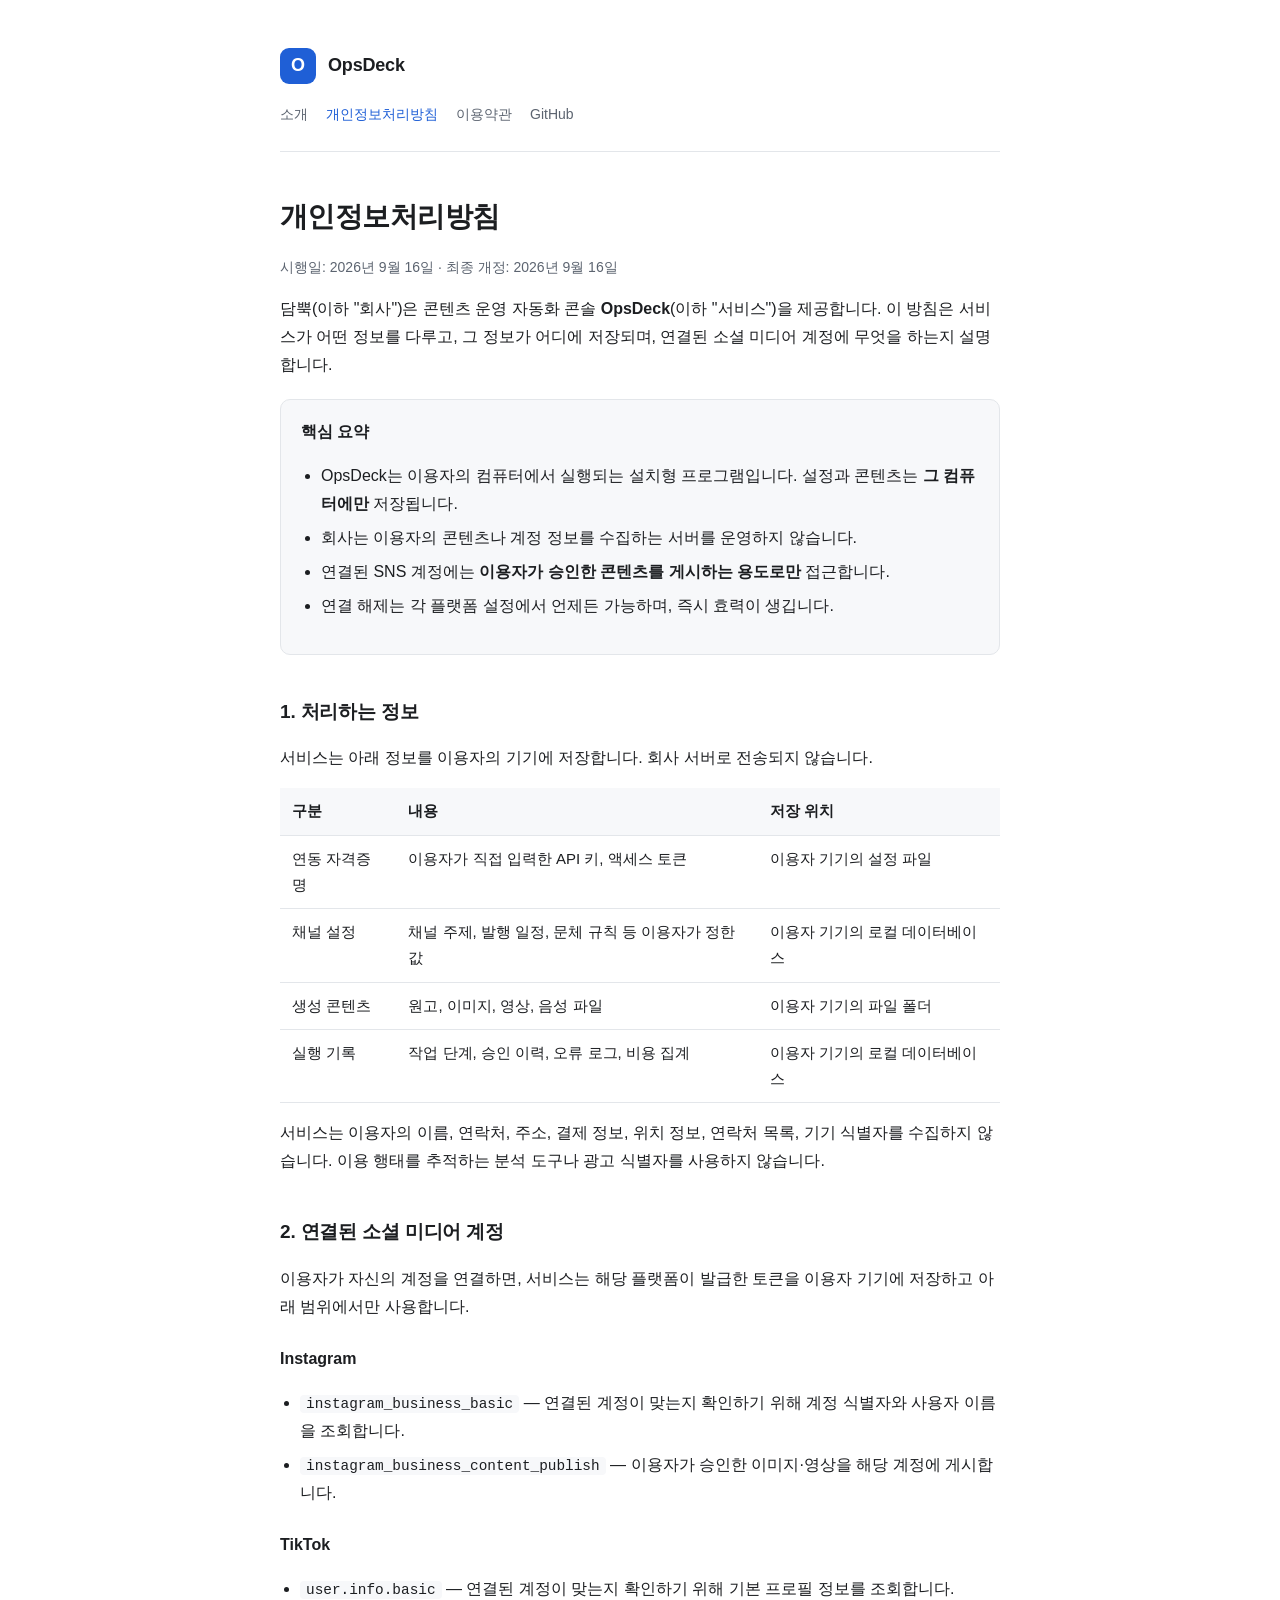
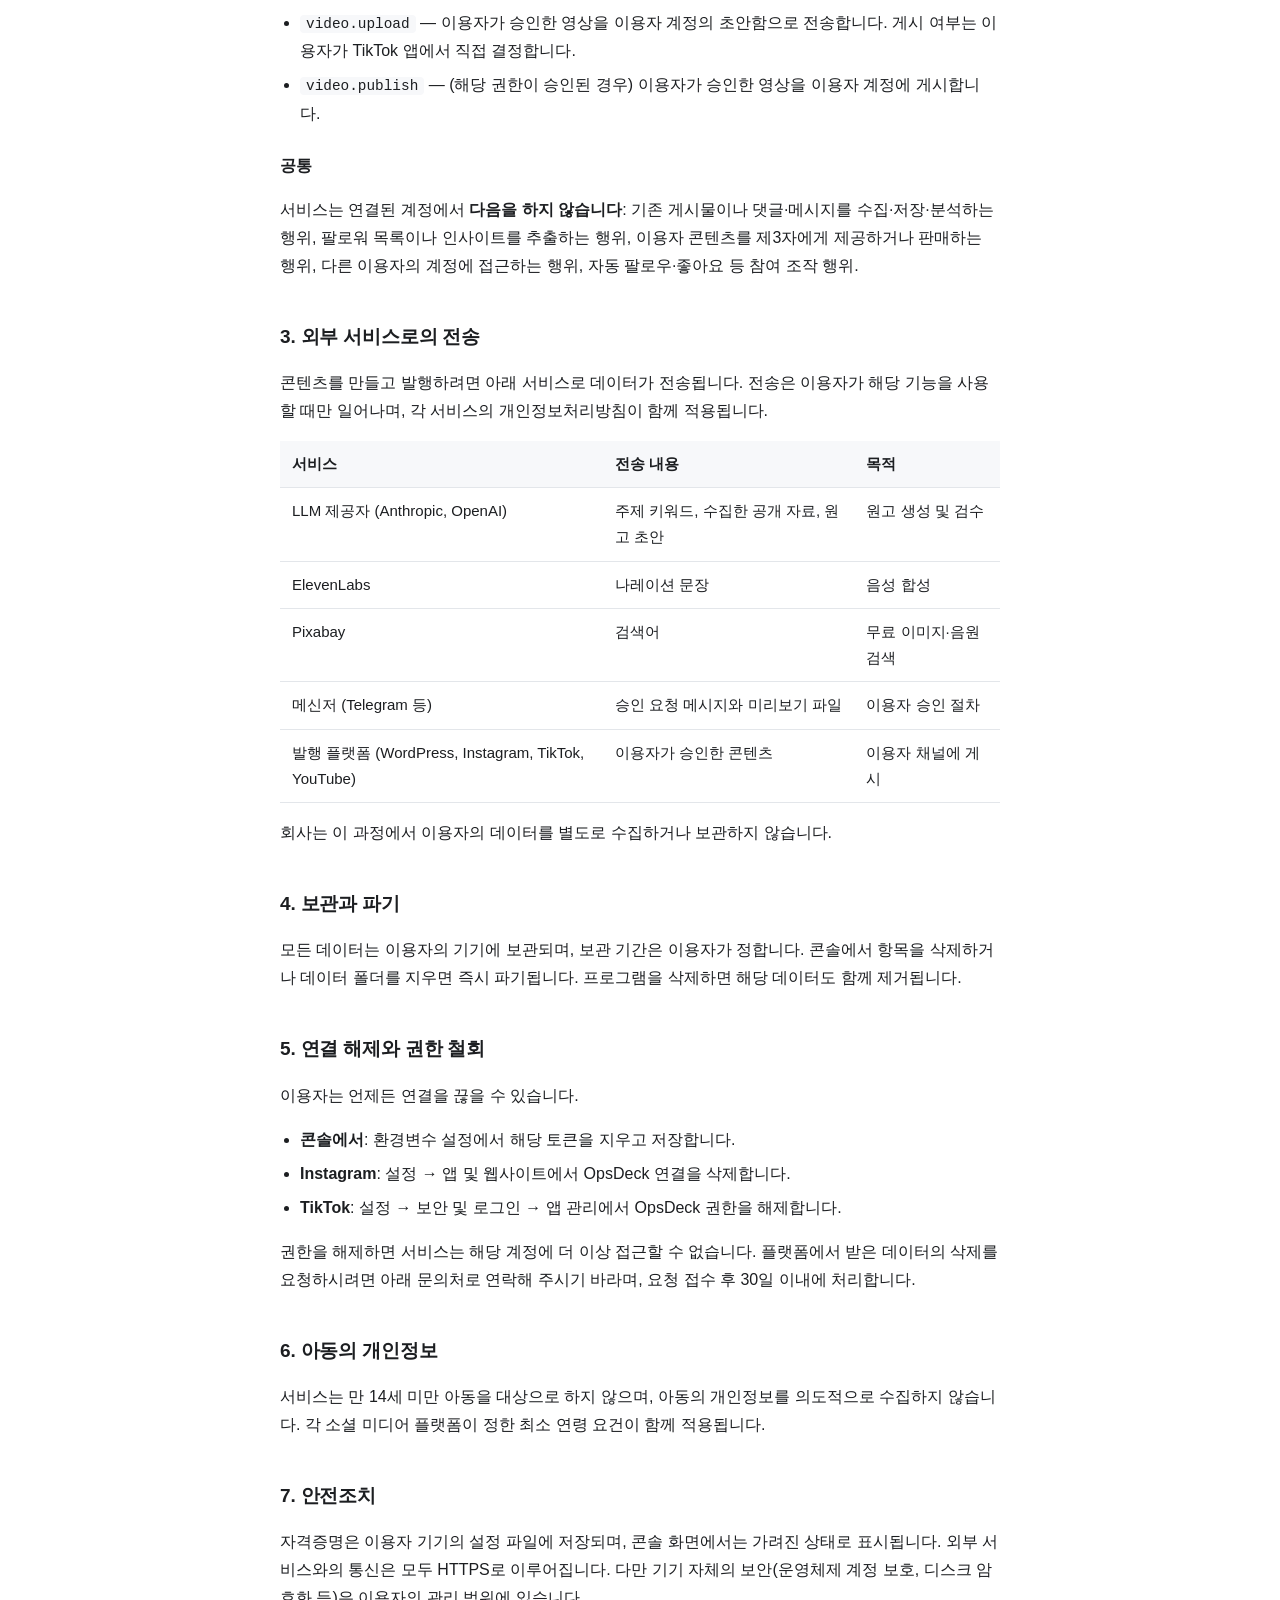
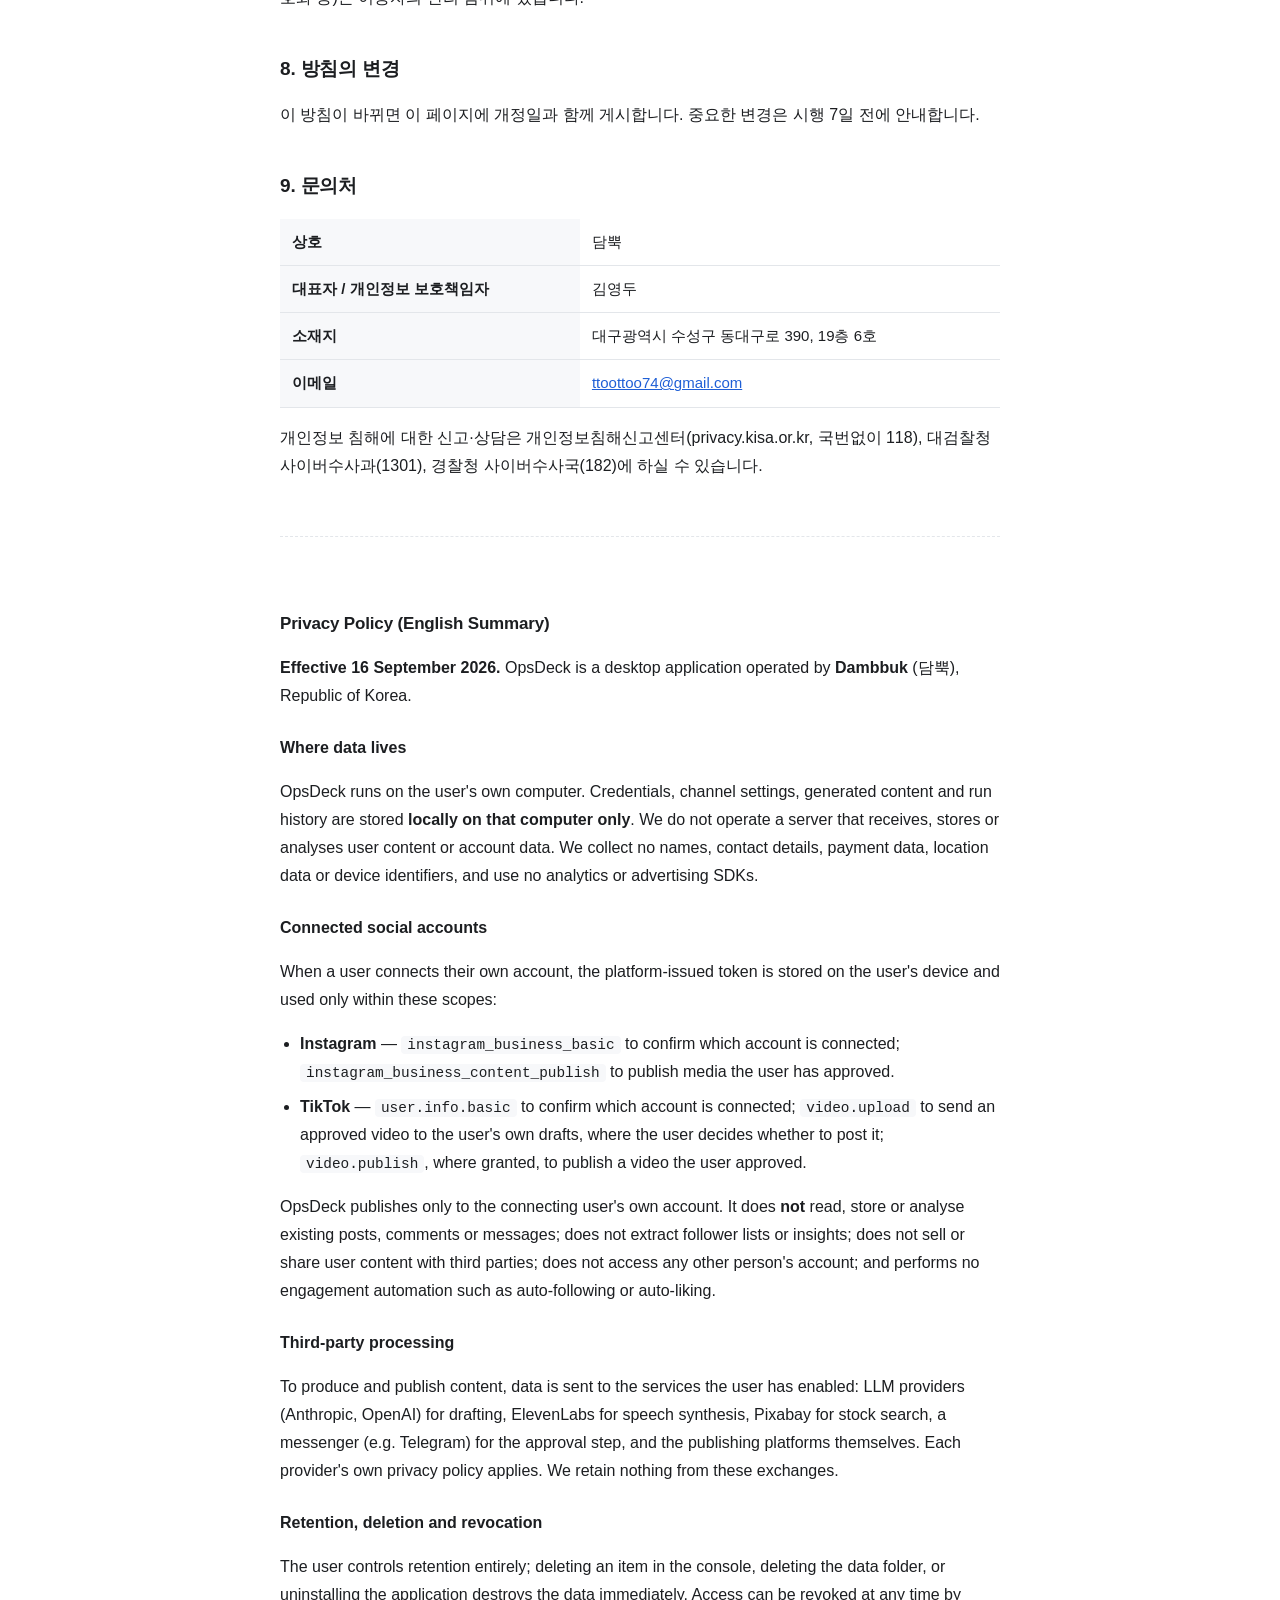
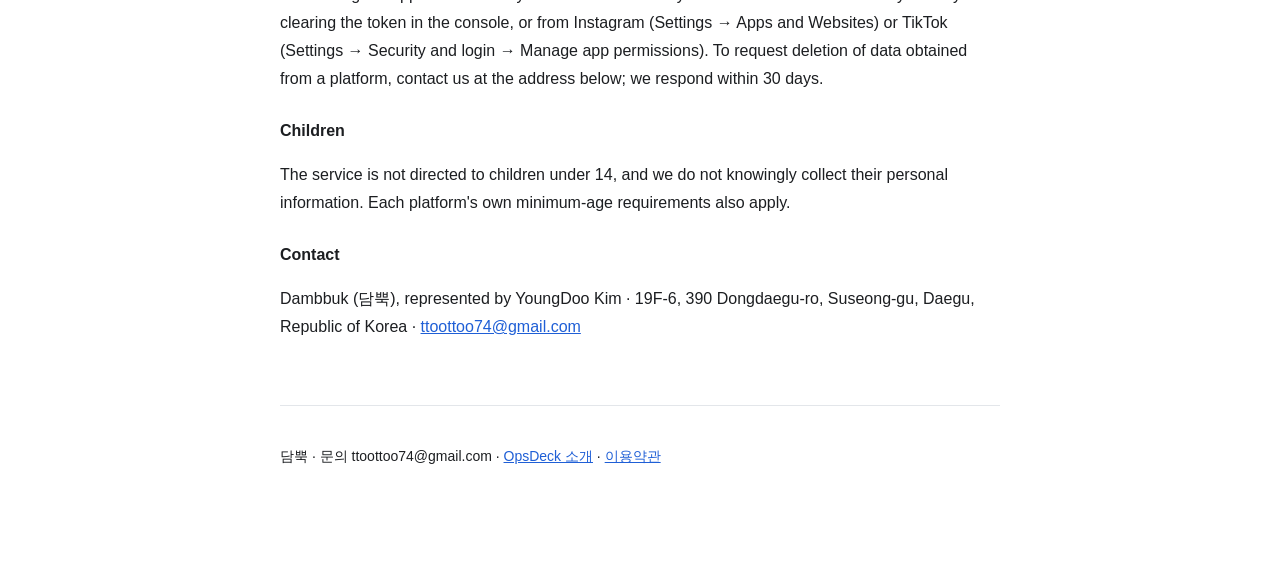
==== privacy.html @ 8c3ff003 "OpsDeck 공개 페이지: 소개, 개인정보처리방침, 이용약관" ====
<!doctype html>
<html lang="ko">
<head>
<meta charset="utf-8">
<meta name="viewport" content="width=device-width, initial-scale=1">
<title>개인정보처리방침 — OpsDeck</title>
<meta name="description" content="OpsDeck가 어떤 정보를 어디에 저장하고, 연결된 SNS 계정에 무엇을 하는지 설명합니다.">
<link rel="stylesheet" href="style.css">
</head>
<body>
<div class="wrap">
  <header>
    <a class="brand" href="./"><span class="mark">O</span><strong>OpsDeck</strong></a>
    <nav>
      <a href="./">소개</a>
      <a href="privacy.html" aria-current="page">개인정보처리방침</a>
      <a href="terms.html">이용약관</a>
      <a href="https://github.com/ttoottoo74-hub/opsdeck-console">GitHub</a>
    </nav>
  </header>

  <h1>개인정보처리방침</h1>
  <p class="meta">시행일: 2026년 9월 16일 · 최종 개정: 2026년 9월 16일</p>

  <p>담뿍(이하 "회사")은 콘텐츠 운영 자동화 콘솔 <strong>OpsDeck</strong>(이하 "서비스")을 제공합니다.
  이 방침은 서비스가 어떤 정보를 다루고, 그 정보가 어디에 저장되며, 연결된 소셜 미디어 계정에 무엇을 하는지 설명합니다.</p>

  <div class="box">
    <p><strong>핵심 요약</strong></p>
    <ul>
      <li>OpsDeck는 이용자의 컴퓨터에서 실행되는 설치형 프로그램입니다. 설정과 콘텐츠는 <strong>그 컴퓨터에만</strong> 저장됩니다.</li>
      <li>회사는 이용자의 콘텐츠나 계정 정보를 수집하는 서버를 운영하지 않습니다.</li>
      <li>연결된 SNS 계정에는 <strong>이용자가 승인한 콘텐츠를 게시하는 용도로만</strong> 접근합니다.</li>
      <li>연결 해제는 각 플랫폼 설정에서 언제든 가능하며, 즉시 효력이 생깁니다.</li>
    </ul>
  </div>

  <h2>1. 처리하는 정보</h2>
  <p>서비스는 아래 정보를 이용자의 기기에 저장합니다. 회사 서버로 전송되지 않습니다.</p>
  <table>
    <tr><th>구분</th><th>내용</th><th>저장 위치</th></tr>
    <tr><td>연동 자격증명</td><td>이용자가 직접 입력한 API 키, 액세스 토큰</td><td>이용자 기기의 설정 파일</td></tr>
    <tr><td>채널 설정</td><td>채널 주제, 발행 일정, 문체 규칙 등 이용자가 정한 값</td><td>이용자 기기의 로컬 데이터베이스</td></tr>
    <tr><td>생성 콘텐츠</td><td>원고, 이미지, 영상, 음성 파일</td><td>이용자 기기의 파일 폴더</td></tr>
    <tr><td>실행 기록</td><td>작업 단계, 승인 이력, 오류 로그, 비용 집계</td><td>이용자 기기의 로컬 데이터베이스</td></tr>
  </table>
  <p>서비스는 이용자의 이름, 연락처, 주소, 결제 정보, 위치 정보, 연락처 목록, 기기 식별자를 수집하지 않습니다.
  이용 행태를 추적하는 분석 도구나 광고 식별자를 사용하지 않습니다.</p>

  <h2>2. 연결된 소셜 미디어 계정</h2>
  <p>이용자가 자신의 계정을 연결하면, 서비스는 해당 플랫폼이 발급한 토큰을 이용자 기기에 저장하고 아래 범위에서만 사용합니다.</p>

  <h3>Instagram</h3>
  <ul>
    <li><code>instagram_business_basic</code> — 연결된 계정이 맞는지 확인하기 위해 계정 식별자와 사용자 이름을 조회합니다.</li>
    <li><code>instagram_business_content_publish</code> — 이용자가 승인한 이미지·영상을 해당 계정에 게시합니다.</li>
  </ul>

  <h3>TikTok</h3>
  <ul>
    <li><code>user.info.basic</code> — 연결된 계정이 맞는지 확인하기 위해 기본 프로필 정보를 조회합니다.</li>
    <li><code>video.upload</code> — 이용자가 승인한 영상을 이용자 계정의 초안함으로 전송합니다. 게시 여부는 이용자가 TikTok 앱에서 직접 결정합니다.</li>
    <li><code>video.publish</code> — (해당 권한이 승인된 경우) 이용자가 승인한 영상을 이용자 계정에 게시합니다.</li>
  </ul>

  <h3>공통</h3>
  <p>서비스는 연결된 계정에서 <strong>다음을 하지 않습니다</strong>: 기존 게시물이나 댓글·메시지를 수집·저장·분석하는 행위,
  팔로워 목록이나 인사이트를 추출하는 행위, 이용자 콘텐츠를 제3자에게 제공하거나 판매하는 행위,
  다른 이용자의 계정에 접근하는 행위, 자동 팔로우·좋아요 등 참여 조작 행위.</p>

  <h2>3. 외부 서비스로의 전송</h2>
  <p>콘텐츠를 만들고 발행하려면 아래 서비스로 데이터가 전송됩니다. 전송은 이용자가 해당 기능을 사용할 때만 일어나며,
  각 서비스의 개인정보처리방침이 함께 적용됩니다.</p>
  <table>
    <tr><th>서비스</th><th>전송 내용</th><th>목적</th></tr>
    <tr><td>LLM 제공자 (Anthropic, OpenAI)</td><td>주제 키워드, 수집한 공개 자료, 원고 초안</td><td>원고 생성 및 검수</td></tr>
    <tr><td>ElevenLabs</td><td>나레이션 문장</td><td>음성 합성</td></tr>
    <tr><td>Pixabay</td><td>검색어</td><td>무료 이미지·음원 검색</td></tr>
    <tr><td>메신저 (Telegram 등)</td><td>승인 요청 메시지와 미리보기 파일</td><td>이용자 승인 절차</td></tr>
    <tr><td>발행 플랫폼 (WordPress, Instagram, TikTok, YouTube)</td><td>이용자가 승인한 콘텐츠</td><td>이용자 채널에 게시</td></tr>
  </table>
  <p>회사는 이 과정에서 이용자의 데이터를 별도로 수집하거나 보관하지 않습니다.</p>

  <h2>4. 보관과 파기</h2>
  <p>모든 데이터는 이용자의 기기에 보관되며, 보관 기간은 이용자가 정합니다.
  콘솔에서 항목을 삭제하거나 데이터 폴더를 지우면 즉시 파기됩니다.
  프로그램을 삭제하면 해당 데이터도 함께 제거됩니다.</p>

  <h2>5. 연결 해제와 권한 철회</h2>
  <p>이용자는 언제든 연결을 끊을 수 있습니다.</p>
  <ul>
    <li><strong>콘솔에서</strong>: 환경변수 설정에서 해당 토큰을 지우고 저장합니다.</li>
    <li><strong>Instagram</strong>: 설정 → 앱 및 웹사이트에서 OpsDeck 연결을 삭제합니다.</li>
    <li><strong>TikTok</strong>: 설정 → 보안 및 로그인 → 앱 관리에서 OpsDeck 권한을 해제합니다.</li>
  </ul>
  <p>권한을 해제하면 서비스는 해당 계정에 더 이상 접근할 수 없습니다.
  플랫폼에서 받은 데이터의 삭제를 요청하시려면 아래 문의처로 연락해 주시기 바라며, 요청 접수 후 30일 이내에 처리합니다.</p>

  <h2>6. 아동의 개인정보</h2>
  <p>서비스는 만 14세 미만 아동을 대상으로 하지 않으며, 아동의 개인정보를 의도적으로 수집하지 않습니다.
  각 소셜 미디어 플랫폼이 정한 최소 연령 요건이 함께 적용됩니다.</p>

  <h2>7. 안전조치</h2>
  <p>자격증명은 이용자 기기의 설정 파일에 저장되며, 콘솔 화면에서는 가려진 상태로 표시됩니다.
  외부 서비스와의 통신은 모두 HTTPS로 이루어집니다.
  다만 기기 자체의 보안(운영체제 계정 보호, 디스크 암호화 등)은 이용자의 관리 범위에 있습니다.</p>

  <h2>8. 방침의 변경</h2>
  <p>이 방침이 바뀌면 이 페이지에 개정일과 함께 게시합니다. 중요한 변경은 시행 7일 전에 안내합니다.</p>

  <h2>9. 문의처</h2>
  <table>
    <tr><th>상호</th><td>담뿍</td></tr>
    <tr><th>대표자 / 개인정보 보호책임자</th><td>김영두</td></tr>
    <tr><th>소재지</th><td>대구광역시 수성구 동대구로 390, 19층 6호</td></tr>
    <tr><th>이메일</th><td><a href="mailto:ttoottoo74@gmail.com">ttoottoo74@gmail.com</a></td></tr>
  </table>
  <p>개인정보 침해에 대한 신고·상담은 개인정보침해신고센터(privacy.kisa.or.kr, 국번없이 118),
  대검찰청 사이버수사과(1301), 경찰청 사이버수사국(182)에 하실 수 있습니다.</p>

  <div class="en">
    <h2>Privacy Policy (English Summary)</h2>
    <p><strong>Effective 16 September 2026.</strong> OpsDeck is a desktop application operated by
    <strong>Dambbuk</strong> (담뿍), Republic of Korea.</p>

    <h3>Where data lives</h3>
    <p>OpsDeck runs on the user's own computer. Credentials, channel settings, generated content and run
    history are stored <strong>locally on that computer only</strong>. We do not operate a server that
    receives, stores or analyses user content or account data. We collect no names, contact details,
    payment data, location data or device identifiers, and use no analytics or advertising SDKs.</p>

    <h3>Connected social accounts</h3>
    <p>When a user connects their own account, the platform-issued token is stored on the user's device and
    used only within these scopes:</p>
    <ul>
      <li><strong>Instagram</strong> — <code>instagram_business_basic</code> to confirm which account is
      connected; <code>instagram_business_content_publish</code> to publish media the user has approved.</li>
      <li><strong>TikTok</strong> — <code>user.info.basic</code> to confirm which account is connected;
      <code>video.upload</code> to send an approved video to the user's own drafts, where the user decides
      whether to post it; <code>video.publish</code>, where granted, to publish a video the user approved.</li>
    </ul>
    <p>OpsDeck publishes only to the connecting user's own account. It does <strong>not</strong> read, store or
    analyse existing posts, comments or messages; does not extract follower lists or insights; does not sell or
    share user content with third parties; does not access any other person's account; and performs no
    engagement automation such as auto-following or auto-liking.</p>

    <h3>Third-party processing</h3>
    <p>To produce and publish content, data is sent to the services the user has enabled: LLM providers
    (Anthropic, OpenAI) for drafting, ElevenLabs for speech synthesis, Pixabay for stock search, a messenger
    (e.g. Telegram) for the approval step, and the publishing platforms themselves. Each provider's own
    privacy policy applies. We retain nothing from these exchanges.</p>

    <h3>Retention, deletion and revocation</h3>
    <p>The user controls retention entirely; deleting an item in the console, deleting the data folder, or
    uninstalling the application destroys the data immediately. Access can be revoked at any time by clearing
    the token in the console, or from Instagram (Settings → Apps and Websites) or TikTok (Settings → Security
    and login → Manage app permissions). To request deletion of data obtained from a platform, contact us at
    the address below; we respond within 30 days.</p>

    <h3>Children</h3>
    <p>The service is not directed to children under 14, and we do not knowingly collect their personal
    information. Each platform's own minimum-age requirements also apply.</p>

    <h3>Contact</h3>
    <p>Dambbuk (담뿍), represented by YoungDoo Kim · 19F-6, 390 Dongdaegu-ro, Suseong-gu, Daegu,
    Republic of Korea · <a href="mailto:ttoottoo74@gmail.com">ttoottoo74@gmail.com</a></p>
  </div>

  <footer>
    <p>담뿍 · 문의 ttoottoo74@gmail.com · <a href="./">OpsDeck 소개</a> · <a href="terms.html">이용약관</a></p>
  </footer>
</div>
</body>
</html>
---- style.css ----
:root {
  --bg: #ffffff; --fg: #1c1e21; --muted: #5c6470; --line: #e3e6ea;
  --accent: #1f5fd6; --card: #f7f8fa;
}
@media (prefers-color-scheme: dark) {
  :root:not([data-theme="light"]) {
    --bg: #14161a; --fg: #e8eaed; --muted: #a0a6b0; --line: #2a2e35;
    --accent: #7aa7f0; --card: #1c1f25;
  }
}
* { box-sizing: border-box; }
body {
  margin: 0; background: var(--bg); color: var(--fg);
  font-family: "Pretendard", -apple-system, BlinkMacSystemFont, "Segoe UI", "Malgun Gothic", sans-serif;
  line-height: 1.75; font-size: 16px;
}
.wrap { max-width: 760px; margin: 0 auto; padding: 48px 20px 96px; }
header { border-bottom: 1px solid var(--line); padding-bottom: 24px; margin-bottom: 40px; }
.brand { display: flex; align-items: center; gap: 12px; text-decoration: none; color: inherit; }
.mark {
  width: 36px; height: 36px; border-radius: 9px; background: var(--accent);
  color: #fff; display: grid; place-items: center; font-weight: 700; font-size: 18px;
}
.brand strong { font-size: 18px; letter-spacing: -0.01em; }
nav { margin-top: 18px; display: flex; gap: 18px; flex-wrap: wrap; font-size: 14px; }
nav a { color: var(--muted); text-decoration: none; }
nav a:hover, nav a[aria-current] { color: var(--accent); }
h1 { font-size: 28px; letter-spacing: -0.02em; margin: 0 0 8px; }
h2 { font-size: 19px; margin: 40px 0 12px; letter-spacing: -0.01em; }
h3 { font-size: 16px; margin: 24px 0 8px; }
p, li { color: var(--fg); }
.lead { color: var(--muted); margin: 0 0 8px; }
.meta { color: var(--muted); font-size: 14px; }
ul { padding-left: 20px; }
li { margin: 6px 0; }
table { width: 100%; border-collapse: collapse; margin: 16px 0; font-size: 15px; }
th, td { text-align: left; padding: 10px 12px; border-bottom: 1px solid var(--line); vertical-align: top; }
th { background: var(--card); font-weight: 600; white-space: nowrap; }
.box { background: var(--card); border: 1px solid var(--line); border-radius: 10px; padding: 18px 20px; margin: 20px 0; }
.box p:first-child { margin-top: 0; } .box p:last-child { margin-bottom: 0; }
footer { margin-top: 64px; padding-top: 24px; border-top: 1px solid var(--line); color: var(--muted); font-size: 14px; }
a { color: var(--accent); }
.en { border-top: 1px dashed var(--line); margin-top: 56px; padding-top: 32px; }
.en h2 { font-size: 17px; }
code { background: var(--card); padding: 1px 6px; border-radius: 4px; font-size: 90%; }
@media (max-width: 480px) { .wrap { padding: 32px 16px 64px; } h1 { font-size: 24px; } table { font-size: 14px; } th, td { padding: 8px; } }
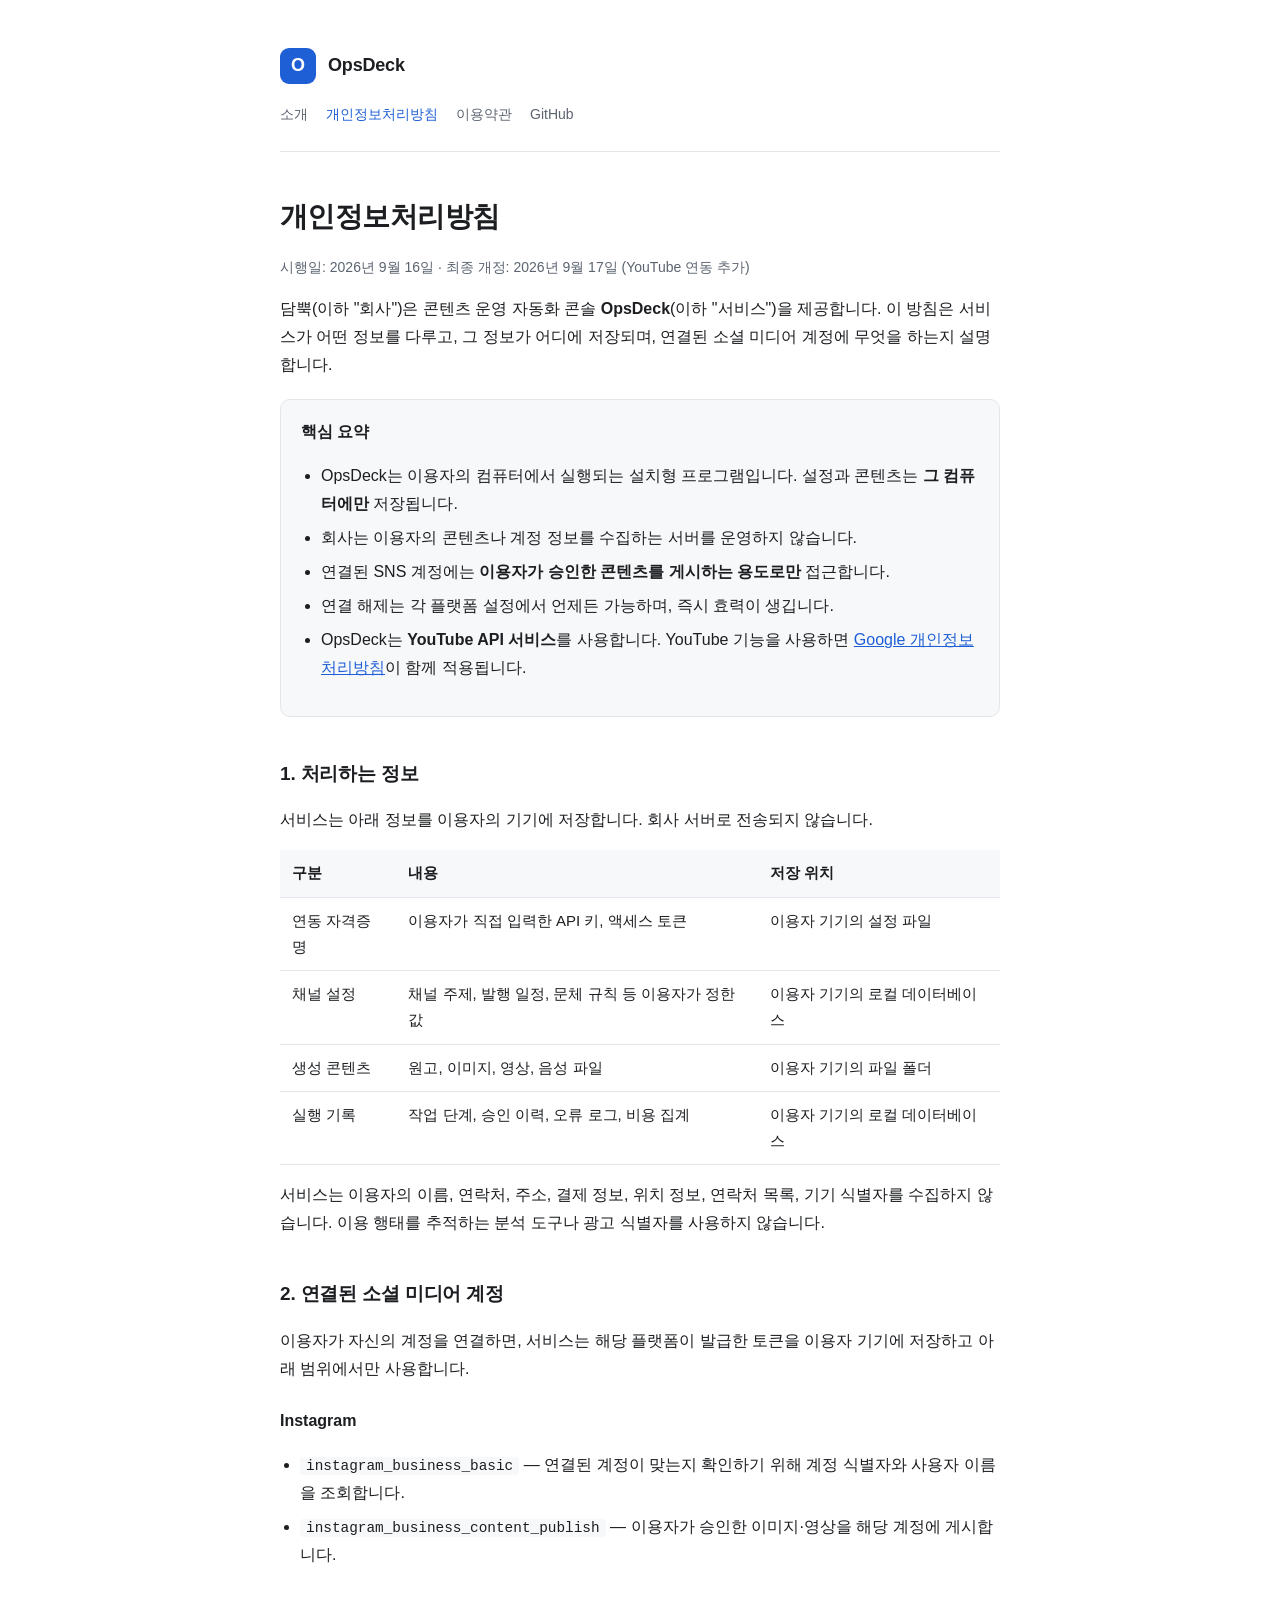
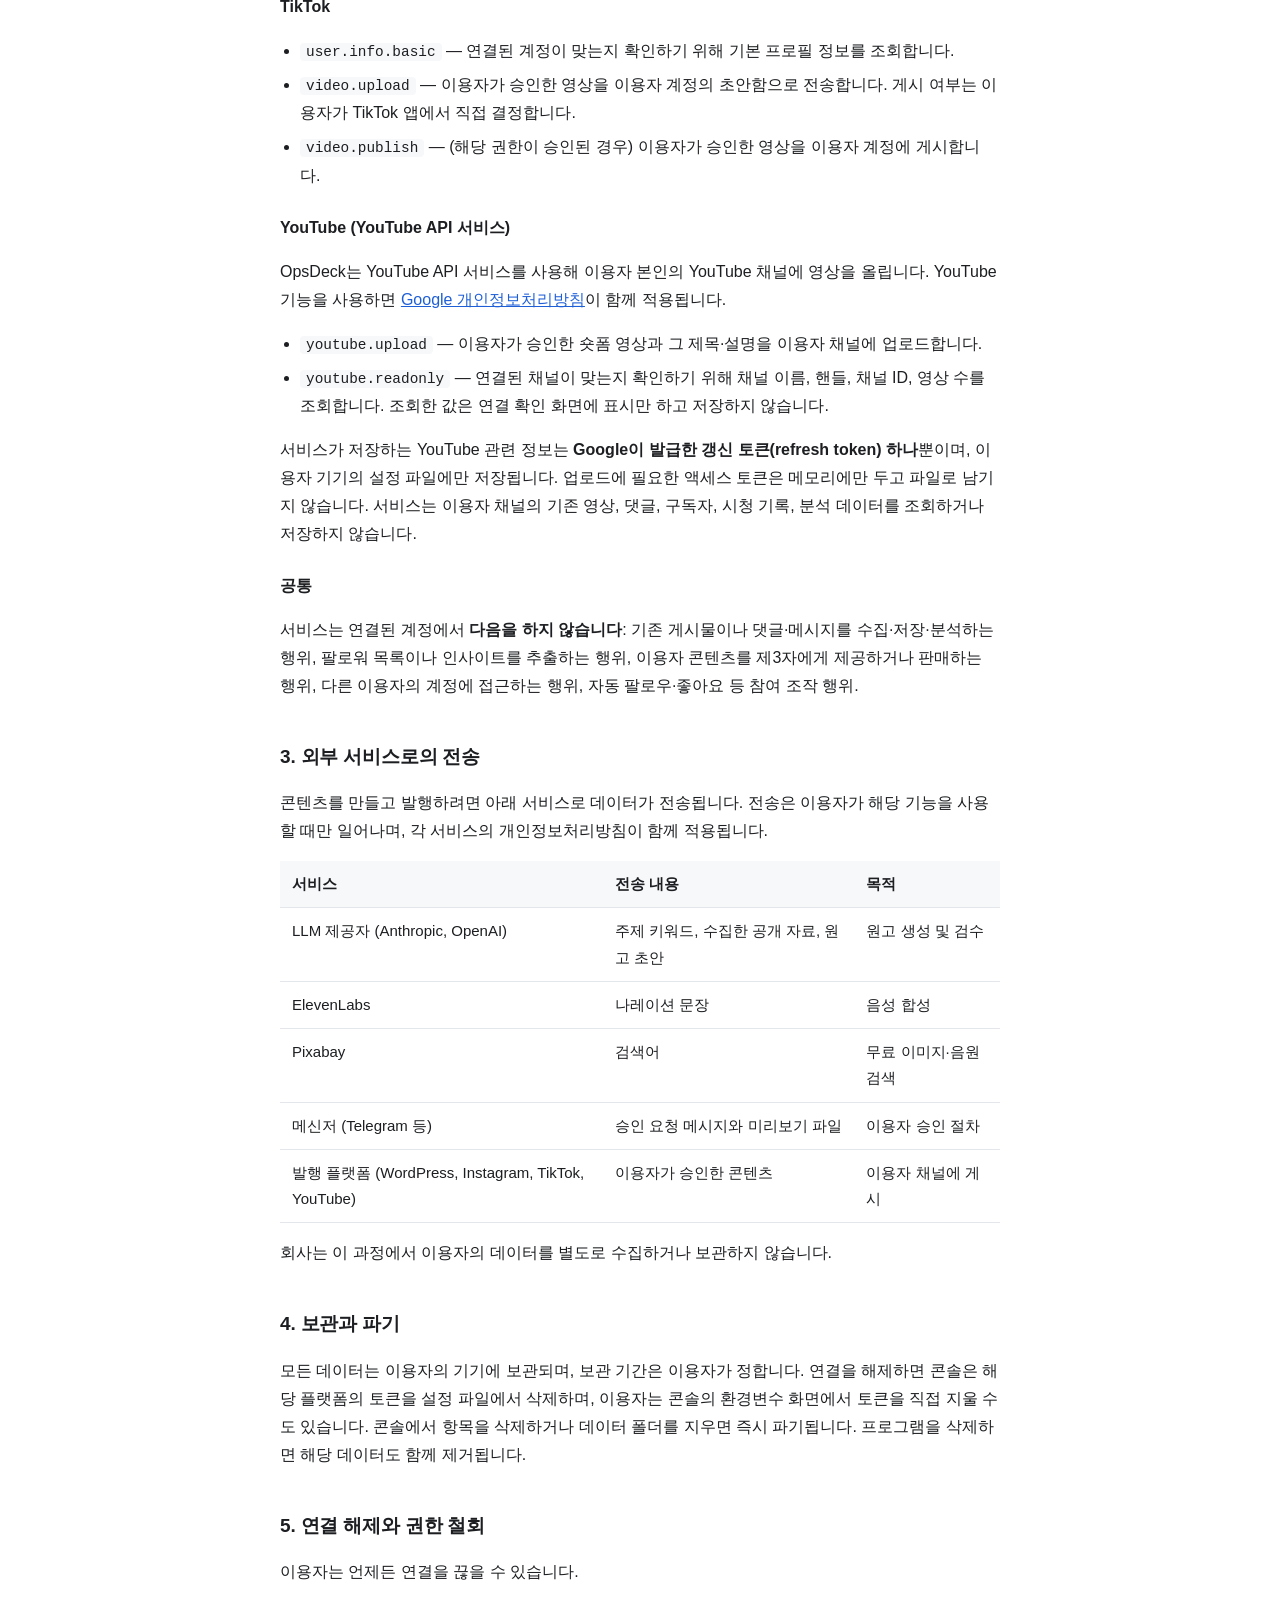
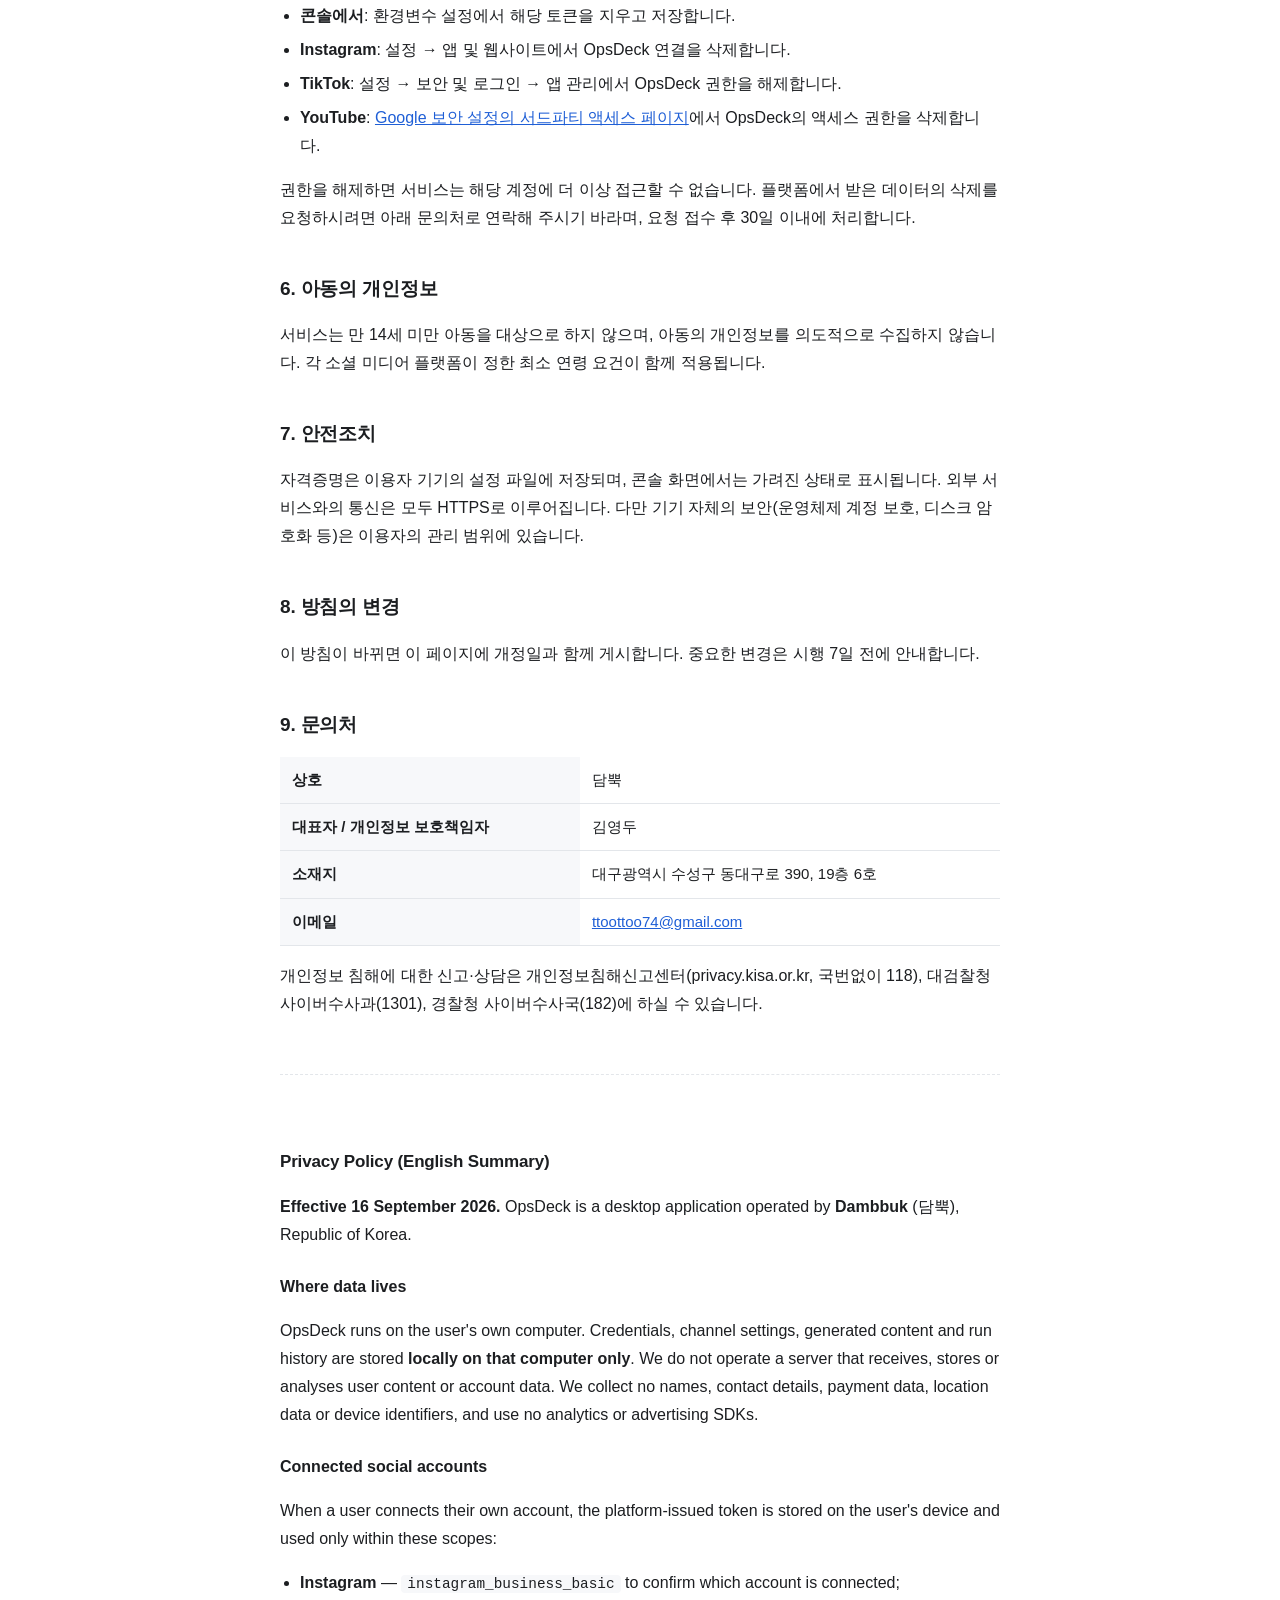
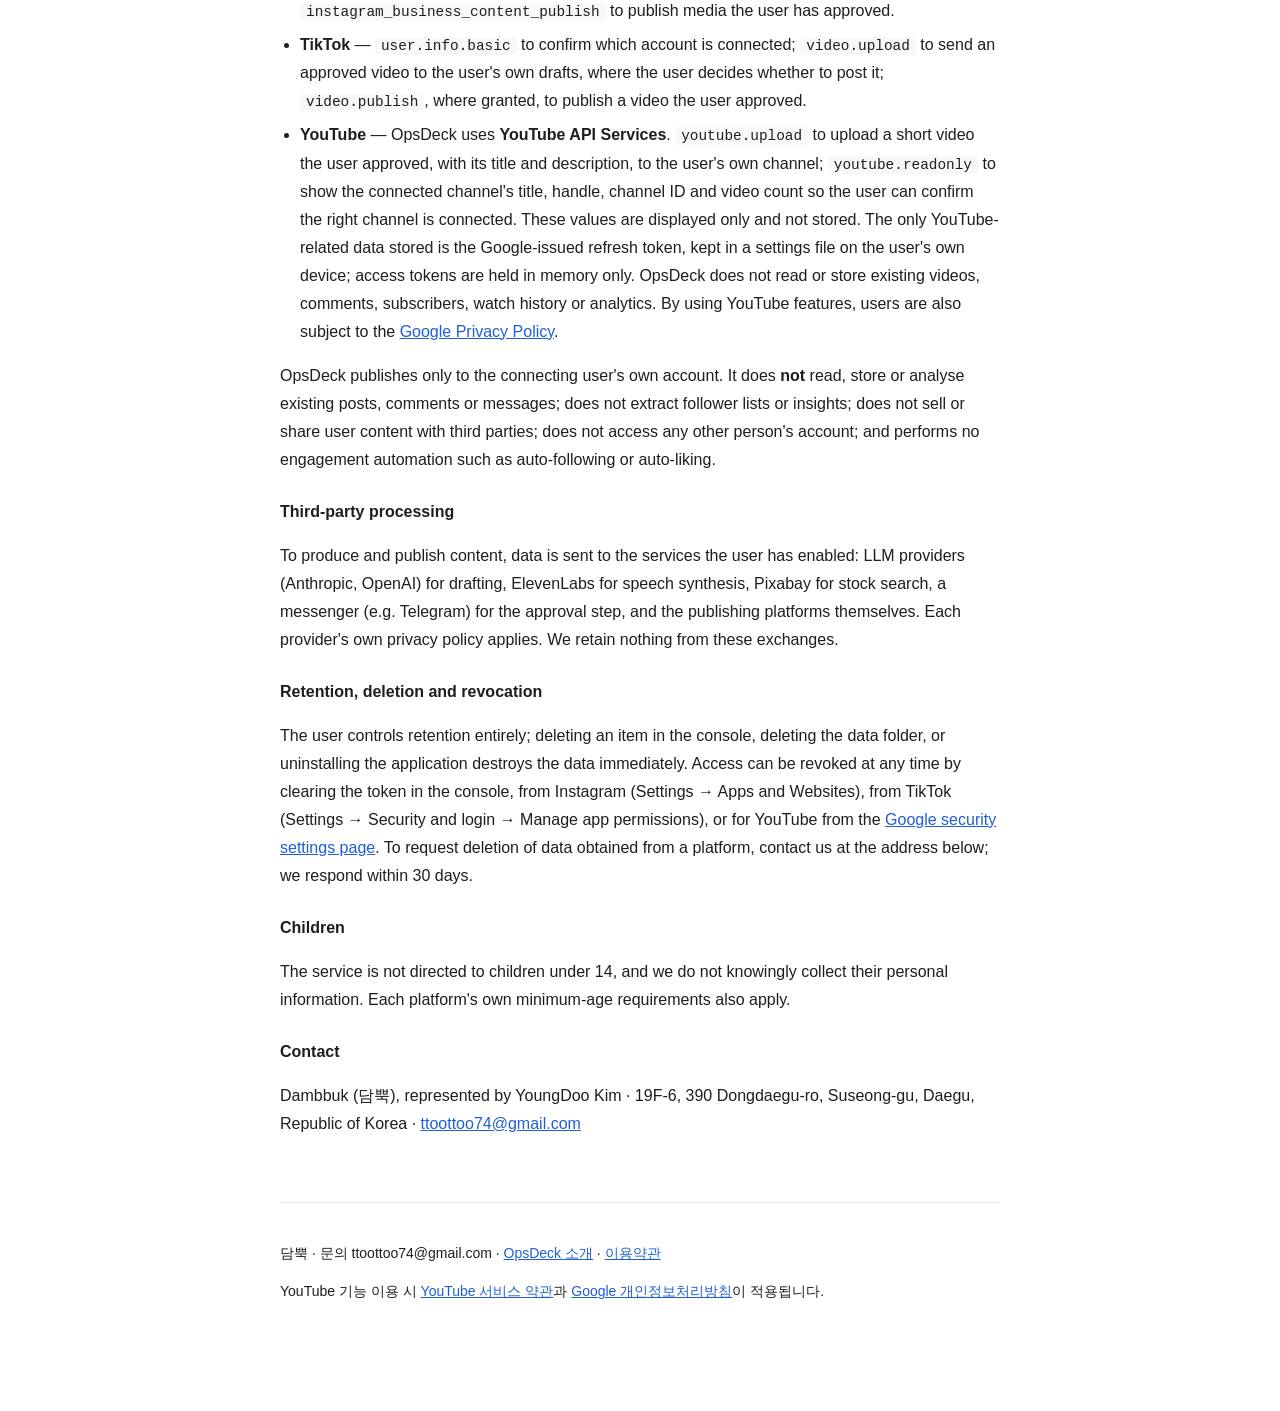
==== commit a1d18528: "YouTube API 개발자 정책 항목 추가" ====
--- a/privacy.html
+++ b/privacy.html
@@ -20,7 +20,7 @@
   </header>
 
   <h1>개인정보처리방침</h1>
-  <p class="meta">시행일: 2026년 9월 16일 · 최종 개정: 2026년 9월 16일</p>
+  <p class="meta">시행일: 2026년 9월 16일 · 최종 개정: 2026년 9월 17일 (YouTube 연동 추가)</p>
 
   <p>담뿍(이하 "회사")은 콘텐츠 운영 자동화 콘솔 <strong>OpsDeck</strong>(이하 "서비스")을 제공합니다.
   이 방침은 서비스가 어떤 정보를 다루고, 그 정보가 어디에 저장되며, 연결된 소셜 미디어 계정에 무엇을 하는지 설명합니다.</p>
@@ -32,6 +32,8 @@
       <li>회사는 이용자의 콘텐츠나 계정 정보를 수집하는 서버를 운영하지 않습니다.</li>
       <li>연결된 SNS 계정에는 <strong>이용자가 승인한 콘텐츠를 게시하는 용도로만</strong> 접근합니다.</li>
       <li>연결 해제는 각 플랫폼 설정에서 언제든 가능하며, 즉시 효력이 생깁니다.</li>
+      <li>OpsDeck는 <strong>YouTube API 서비스</strong>를 사용합니다. YouTube 기능을 사용하면
+      <a href="https://policies.google.com/privacy">Google 개인정보처리방침</a>이 함께 적용됩니다.</li>
     </ul>
   </div>
 
@@ -62,6 +64,18 @@
     <li><code>video.upload</code> — 이용자가 승인한 영상을 이용자 계정의 초안함으로 전송합니다. 게시 여부는 이용자가 TikTok 앱에서 직접 결정합니다.</li>
     <li><code>video.publish</code> — (해당 권한이 승인된 경우) 이용자가 승인한 영상을 이용자 계정에 게시합니다.</li>
   </ul>
+
+  <h3>YouTube (YouTube API 서비스)</h3>
+  <p>OpsDeck는 YouTube API 서비스를 사용해 이용자 본인의 YouTube 채널에 영상을 올립니다.
+  YouTube 기능을 사용하면 <a href="https://policies.google.com/privacy">Google 개인정보처리방침</a>이 함께 적용됩니다.</p>
+  <ul>
+    <li><code>youtube.upload</code> — 이용자가 승인한 숏폼 영상과 그 제목·설명을 이용자 채널에 업로드합니다.</li>
+    <li><code>youtube.readonly</code> — 연결된 채널이 맞는지 확인하기 위해 채널 이름, 핸들, 채널 ID, 영상 수를 조회합니다.
+    조회한 값은 연결 확인 화면에 표시만 하고 저장하지 않습니다.</li>
+  </ul>
+  <p>서비스가 저장하는 YouTube 관련 정보는 <strong>Google이 발급한 갱신 토큰(refresh token) 하나</strong>뿐이며,
+  이용자 기기의 설정 파일에만 저장됩니다. 업로드에 필요한 액세스 토큰은 메모리에만 두고 파일로 남기지 않습니다.
+  서비스는 이용자 채널의 기존 영상, 댓글, 구독자, 시청 기록, 분석 데이터를 조회하거나 저장하지 않습니다.</p>
 
   <h3>공통</h3>
   <p>서비스는 연결된 계정에서 <strong>다음을 하지 않습니다</strong>: 기존 게시물이나 댓글·메시지를 수집·저장·분석하는 행위,
@@ -83,6 +97,7 @@
 
   <h2>4. 보관과 파기</h2>
   <p>모든 데이터는 이용자의 기기에 보관되며, 보관 기간은 이용자가 정합니다.
+  연결을 해제하면 콘솔은 해당 플랫폼의 토큰을 설정 파일에서 삭제하며, 이용자는 콘솔의 환경변수 화면에서 토큰을 직접 지울 수도 있습니다.
   콘솔에서 항목을 삭제하거나 데이터 폴더를 지우면 즉시 파기됩니다.
   프로그램을 삭제하면 해당 데이터도 함께 제거됩니다.</p>
 
@@ -92,6 +107,8 @@
     <li><strong>콘솔에서</strong>: 환경변수 설정에서 해당 토큰을 지우고 저장합니다.</li>
     <li><strong>Instagram</strong>: 설정 → 앱 및 웹사이트에서 OpsDeck 연결을 삭제합니다.</li>
     <li><strong>TikTok</strong>: 설정 → 보안 및 로그인 → 앱 관리에서 OpsDeck 권한을 해제합니다.</li>
+    <li><strong>YouTube</strong>: <a href="https://security.google.com/settings/security/permissions">Google 보안 설정의 서드파티 액세스 페이지</a>에서
+    OpsDeck의 액세스 권한을 삭제합니다.</li>
   </ul>
   <p>권한을 해제하면 서비스는 해당 계정에 더 이상 접근할 수 없습니다.
   플랫폼에서 받은 데이터의 삭제를 요청하시려면 아래 문의처로 연락해 주시기 바라며, 요청 접수 후 30일 이내에 처리합니다.</p>
@@ -138,6 +155,14 @@
       <li><strong>TikTok</strong> — <code>user.info.basic</code> to confirm which account is connected;
       <code>video.upload</code> to send an approved video to the user's own drafts, where the user decides
       whether to post it; <code>video.publish</code>, where granted, to publish a video the user approved.</li>
+      <li><strong>YouTube</strong> — OpsDeck uses <strong>YouTube API Services</strong>.
+      <code>youtube.upload</code> to upload a short video the user approved, with its title and description, to the
+      user's own channel; <code>youtube.readonly</code> to show the connected channel's title, handle, channel ID and
+      video count so the user can confirm the right channel is connected. These values are displayed only and not
+      stored. The only YouTube-related data stored is the Google-issued refresh token, kept in a settings file on the
+      user's own device; access tokens are held in memory only. OpsDeck does not read or store existing videos,
+      comments, subscribers, watch history or analytics. By using YouTube features, users are also subject to the
+      <a href="https://policies.google.com/privacy">Google Privacy Policy</a>.</li>
     </ul>
     <p>OpsDeck publishes only to the connecting user's own account. It does <strong>not</strong> read, store or
     analyse existing posts, comments or messages; does not extract follower lists or insights; does not sell or
@@ -153,8 +178,9 @@
     <h3>Retention, deletion and revocation</h3>
     <p>The user controls retention entirely; deleting an item in the console, deleting the data folder, or
     uninstalling the application destroys the data immediately. Access can be revoked at any time by clearing
-    the token in the console, or from Instagram (Settings → Apps and Websites) or TikTok (Settings → Security
-    and login → Manage app permissions). To request deletion of data obtained from a platform, contact us at
+    the token in the console, from Instagram (Settings → Apps and Websites), from TikTok (Settings → Security
+    and login → Manage app permissions), or for YouTube from the
+    <a href="https://security.google.com/settings/security/permissions">Google security settings page</a>. To request deletion of data obtained from a platform, contact us at
     the address below; we respond within 30 days.</p>
 
     <h3>Children</h3>
@@ -168,6 +194,7 @@
 
   <footer>
     <p>담뿍 · 문의 ttoottoo74@gmail.com · <a href="./">OpsDeck 소개</a> · <a href="terms.html">이용약관</a></p>
+    <p>YouTube 기능 이용 시 <a href="https://www.youtube.com/t/terms">YouTube 서비스 약관</a>과 <a href="https://policies.google.com/privacy">Google 개인정보처리방침</a>이 적용됩니다.</p>
   </footer>
 </div>
 </body>
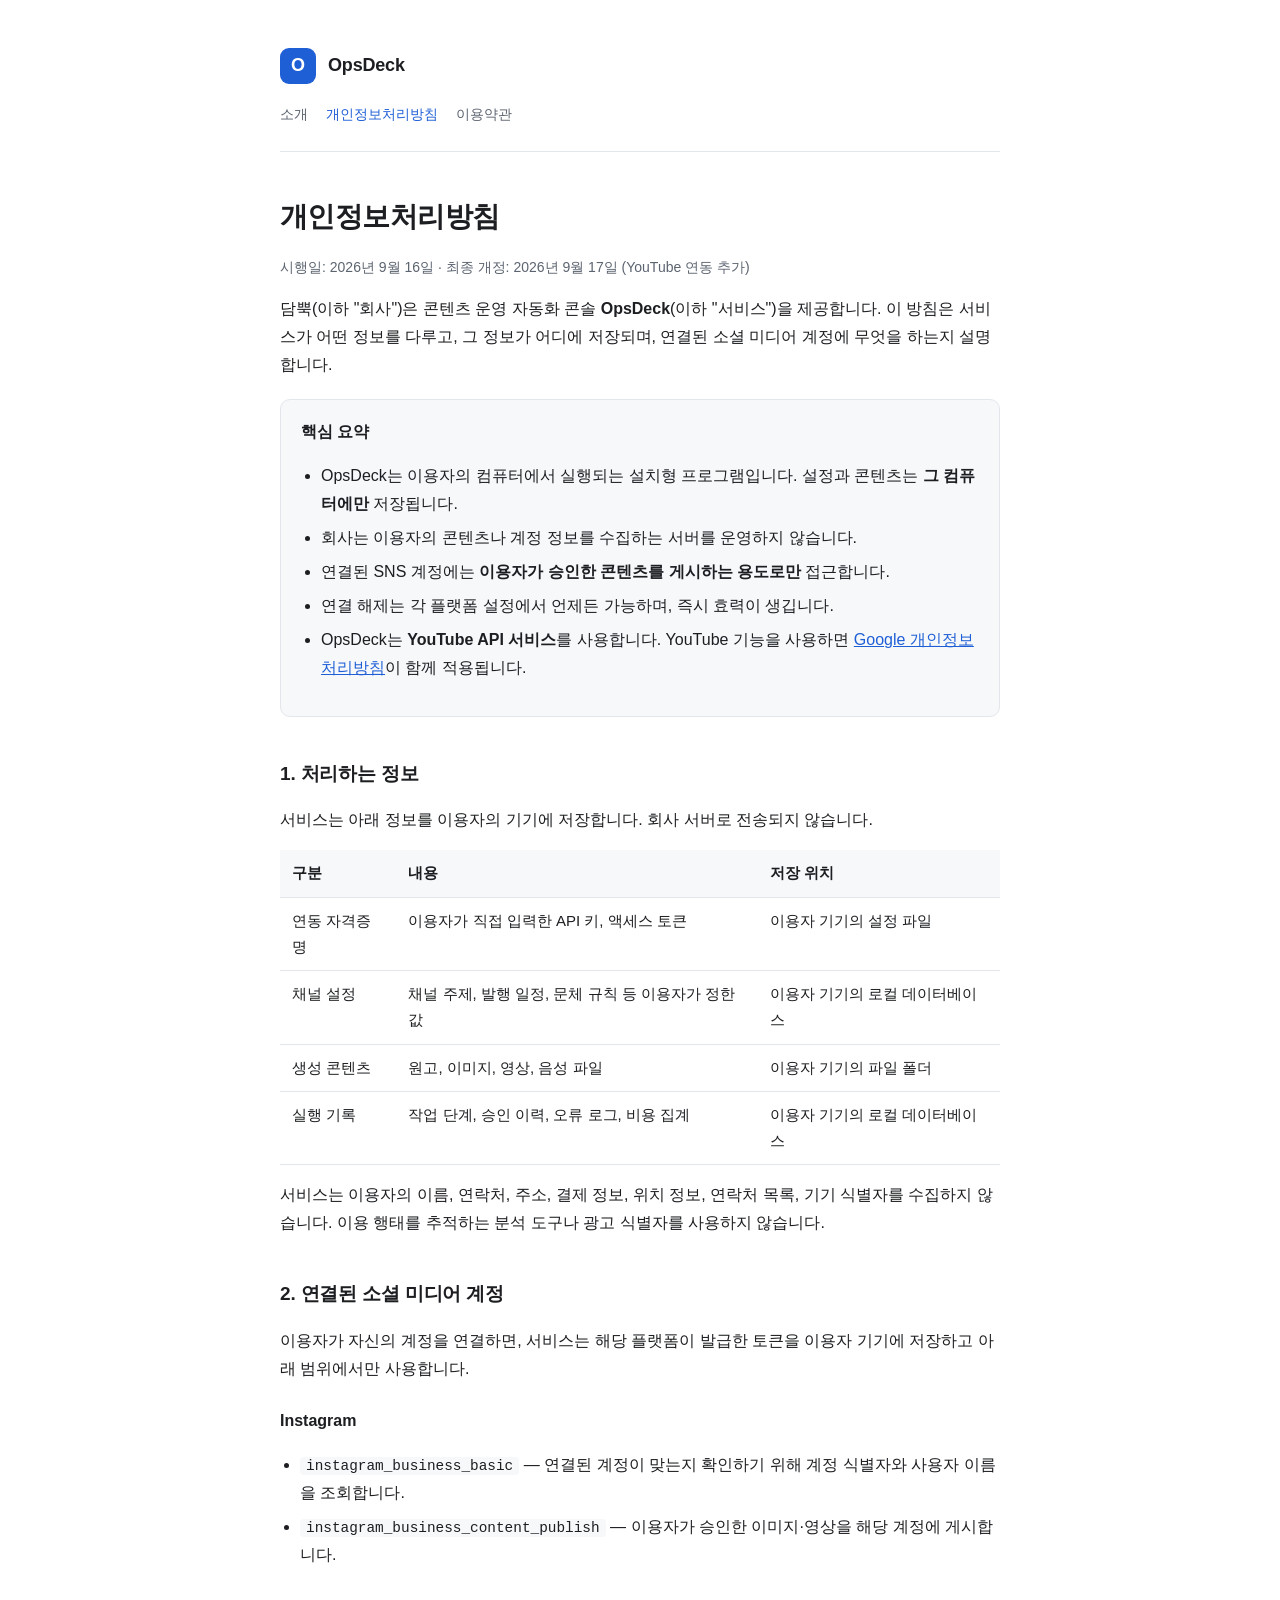
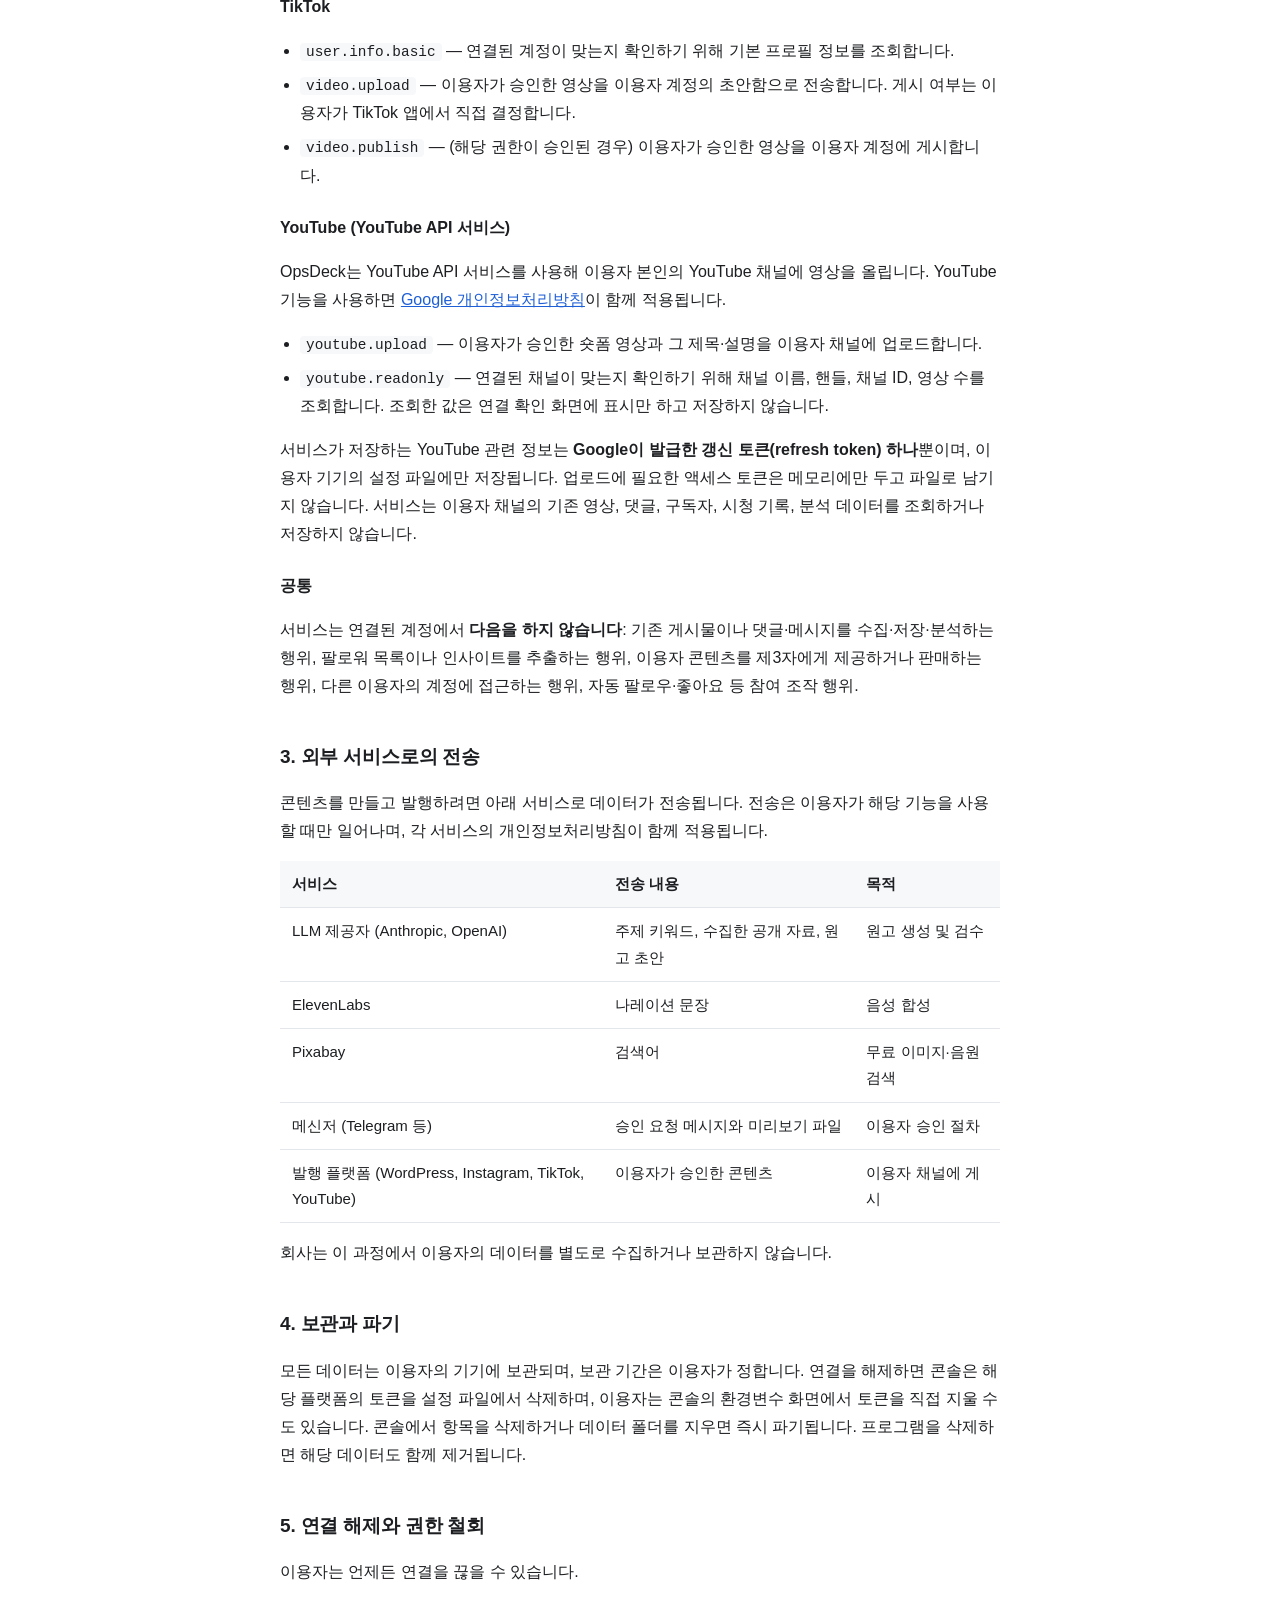
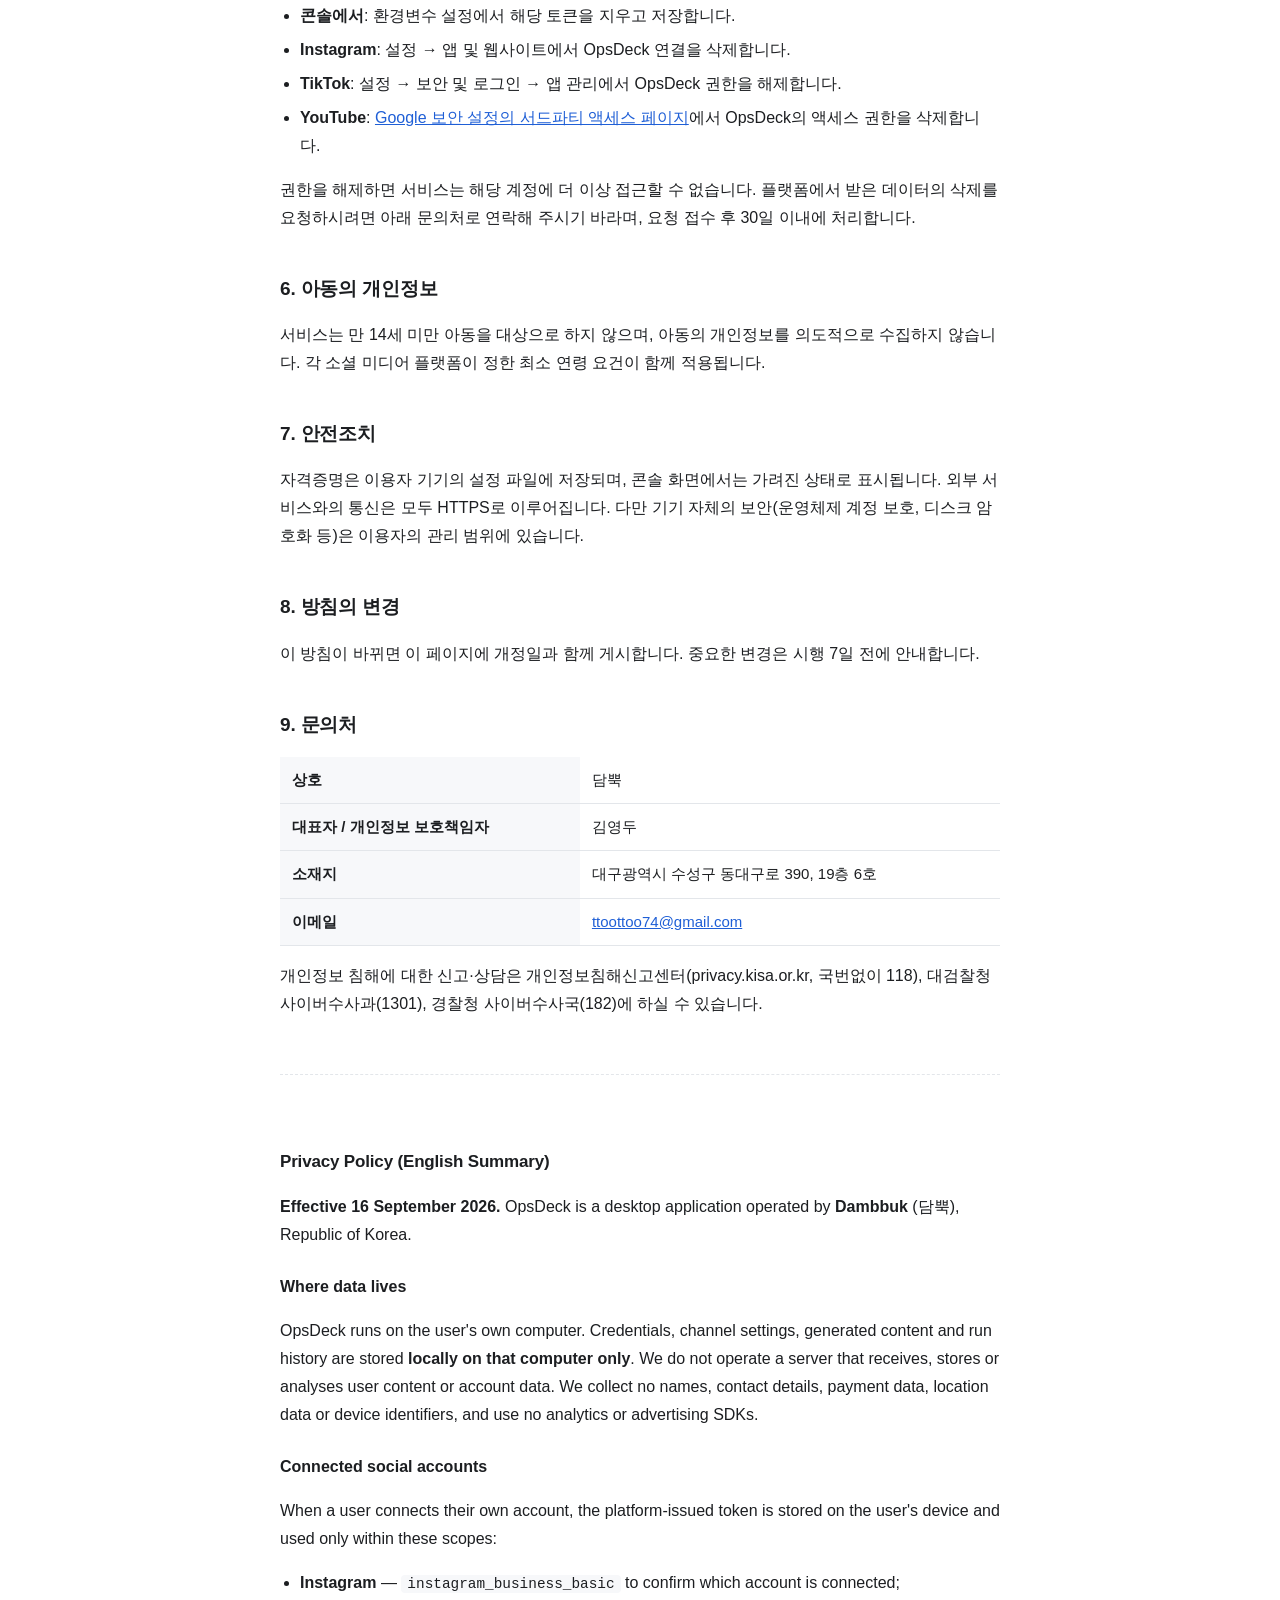
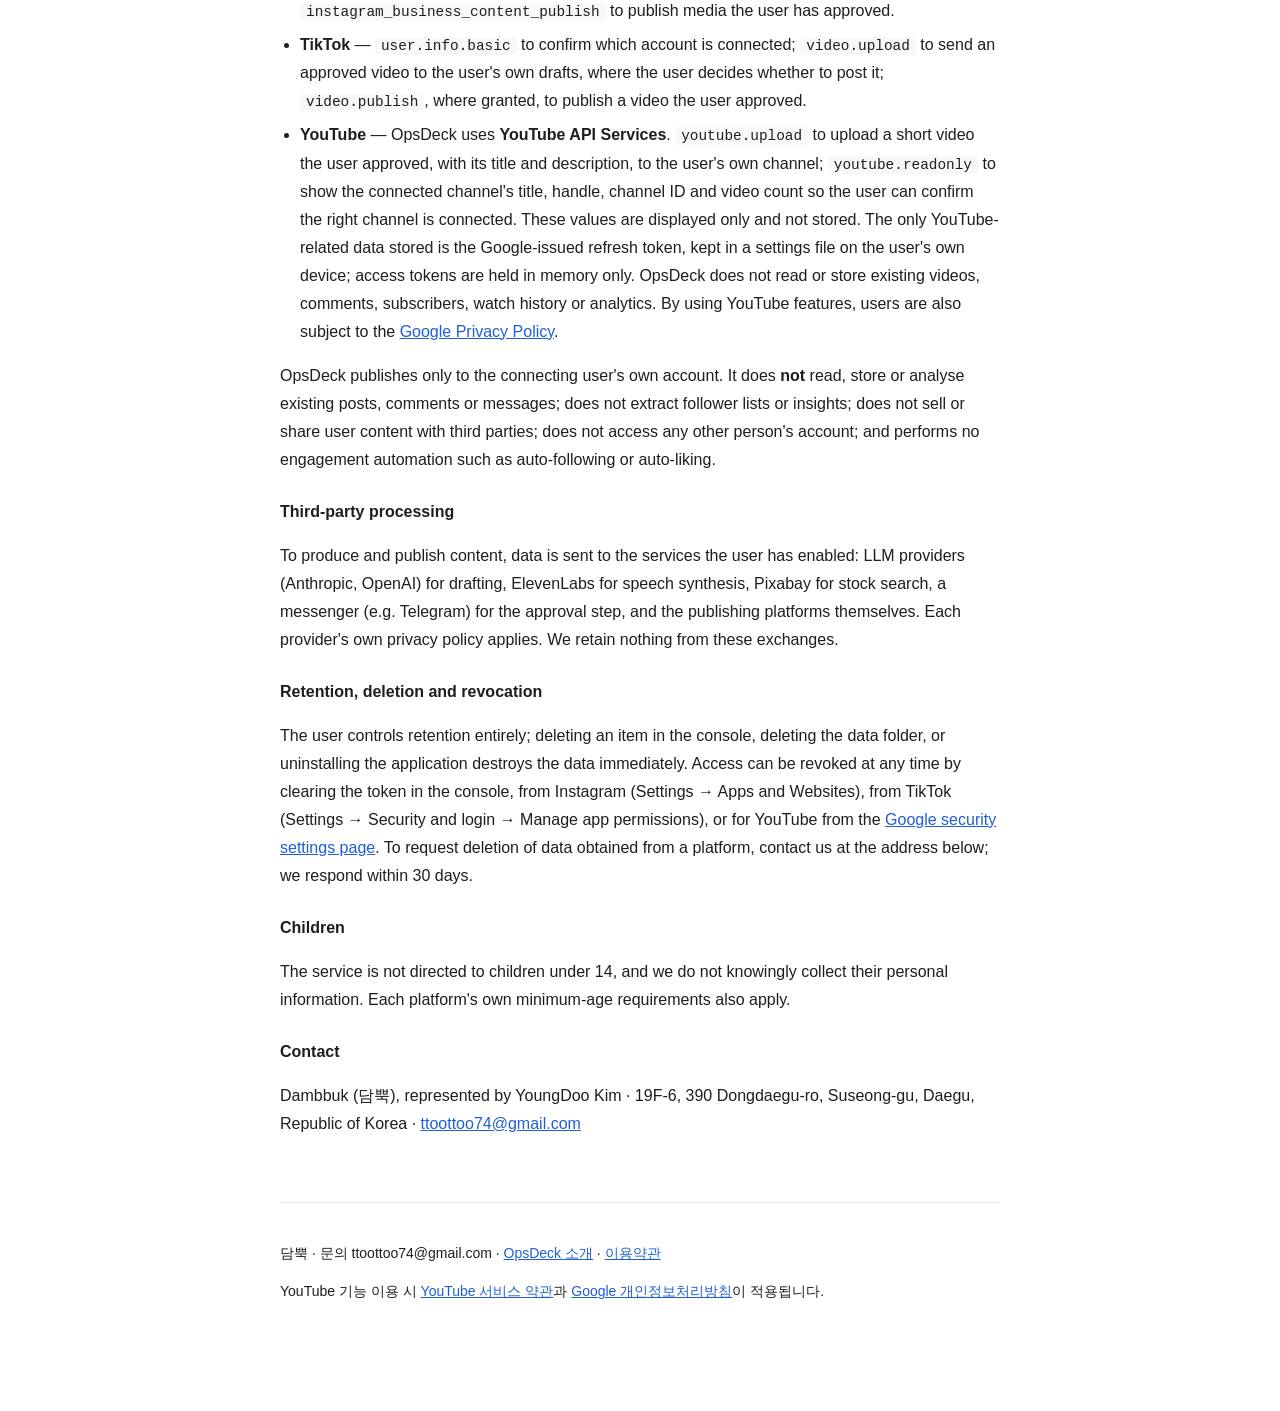
==== commit c1179a2c: "머리글에서 GitHub 링크 제거(저장소 비공개) Co-Authored-By: Claude Opus 5.5 <noreply@anthropic.com>" ====
--- a/privacy.html
+++ b/privacy.html
@@ -15,7 +15,6 @@
       <a href="./">소개</a>
       <a href="privacy.html" aria-current="page">개인정보처리방침</a>
       <a href="terms.html">이용약관</a>
-      <a href="https://github.com/ttoottoo74-hub/opsdeck-console">GitHub</a>
     </nav>
   </header>
 
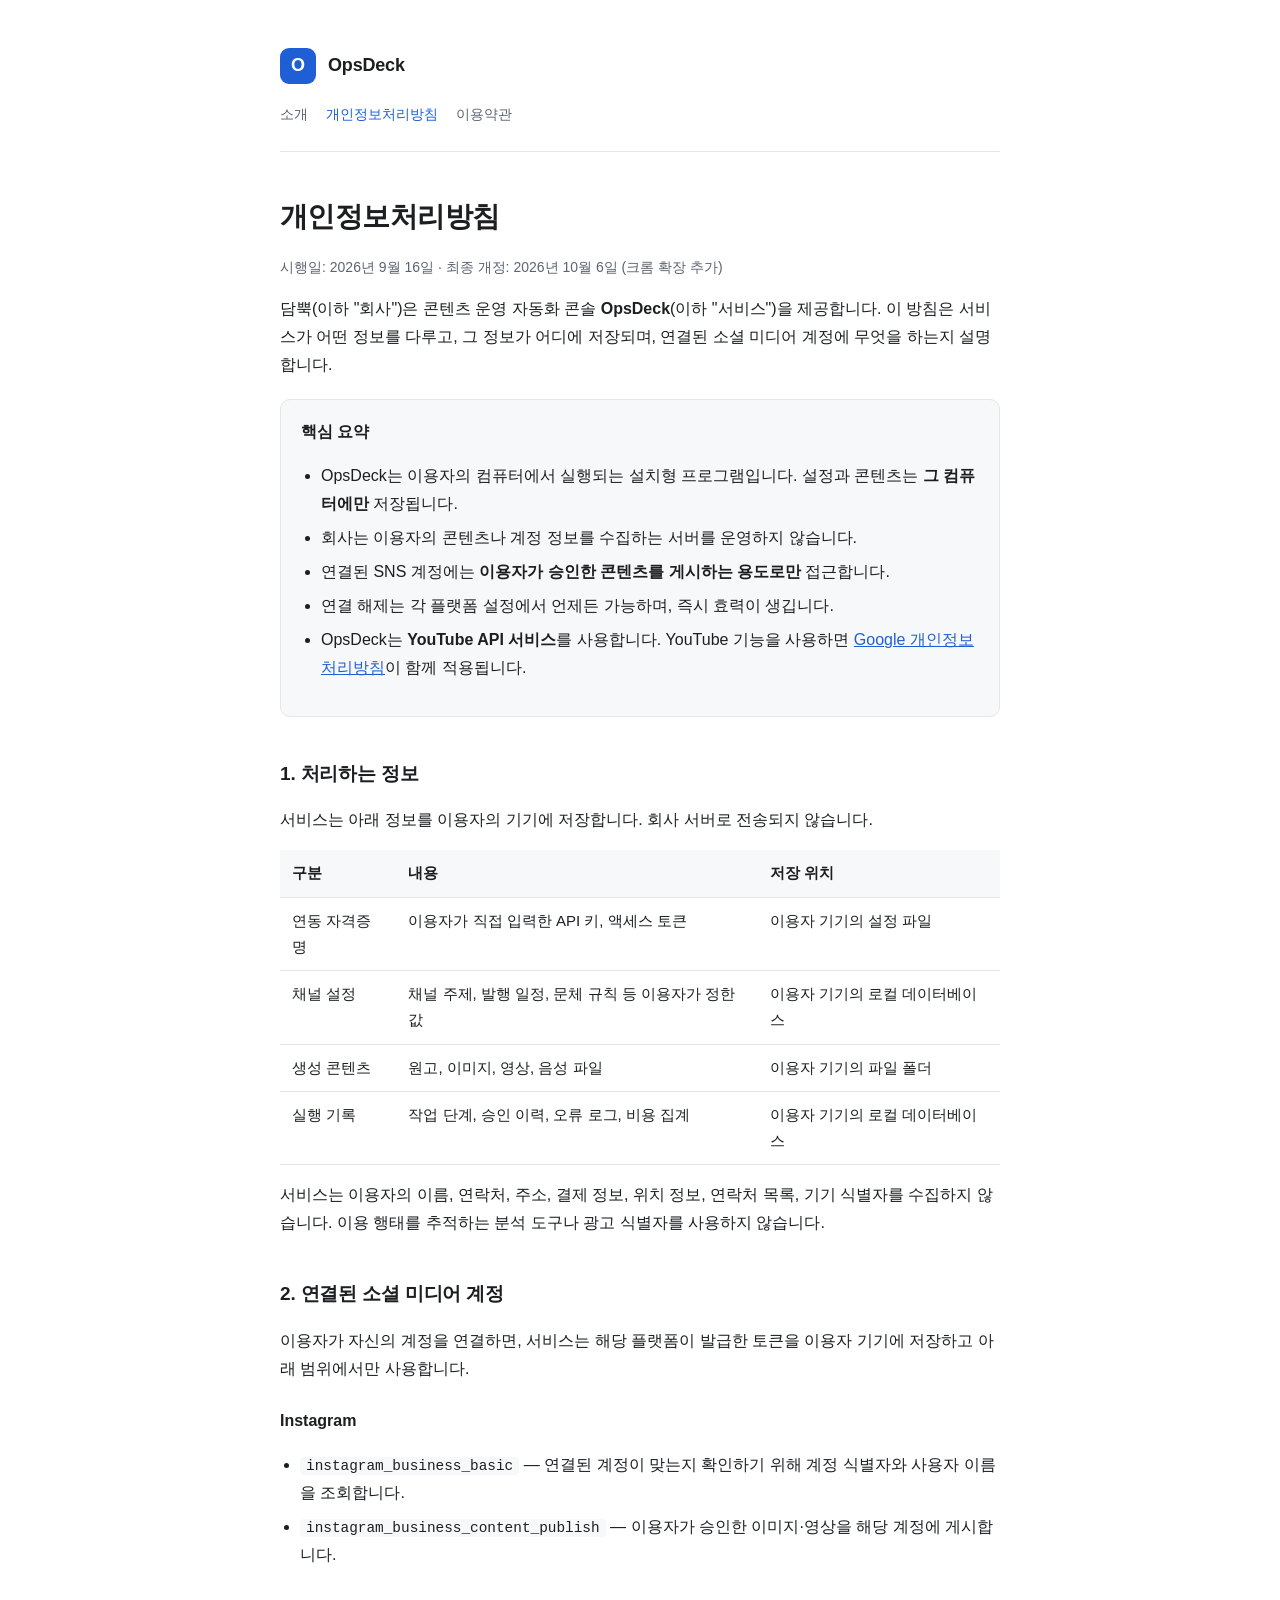
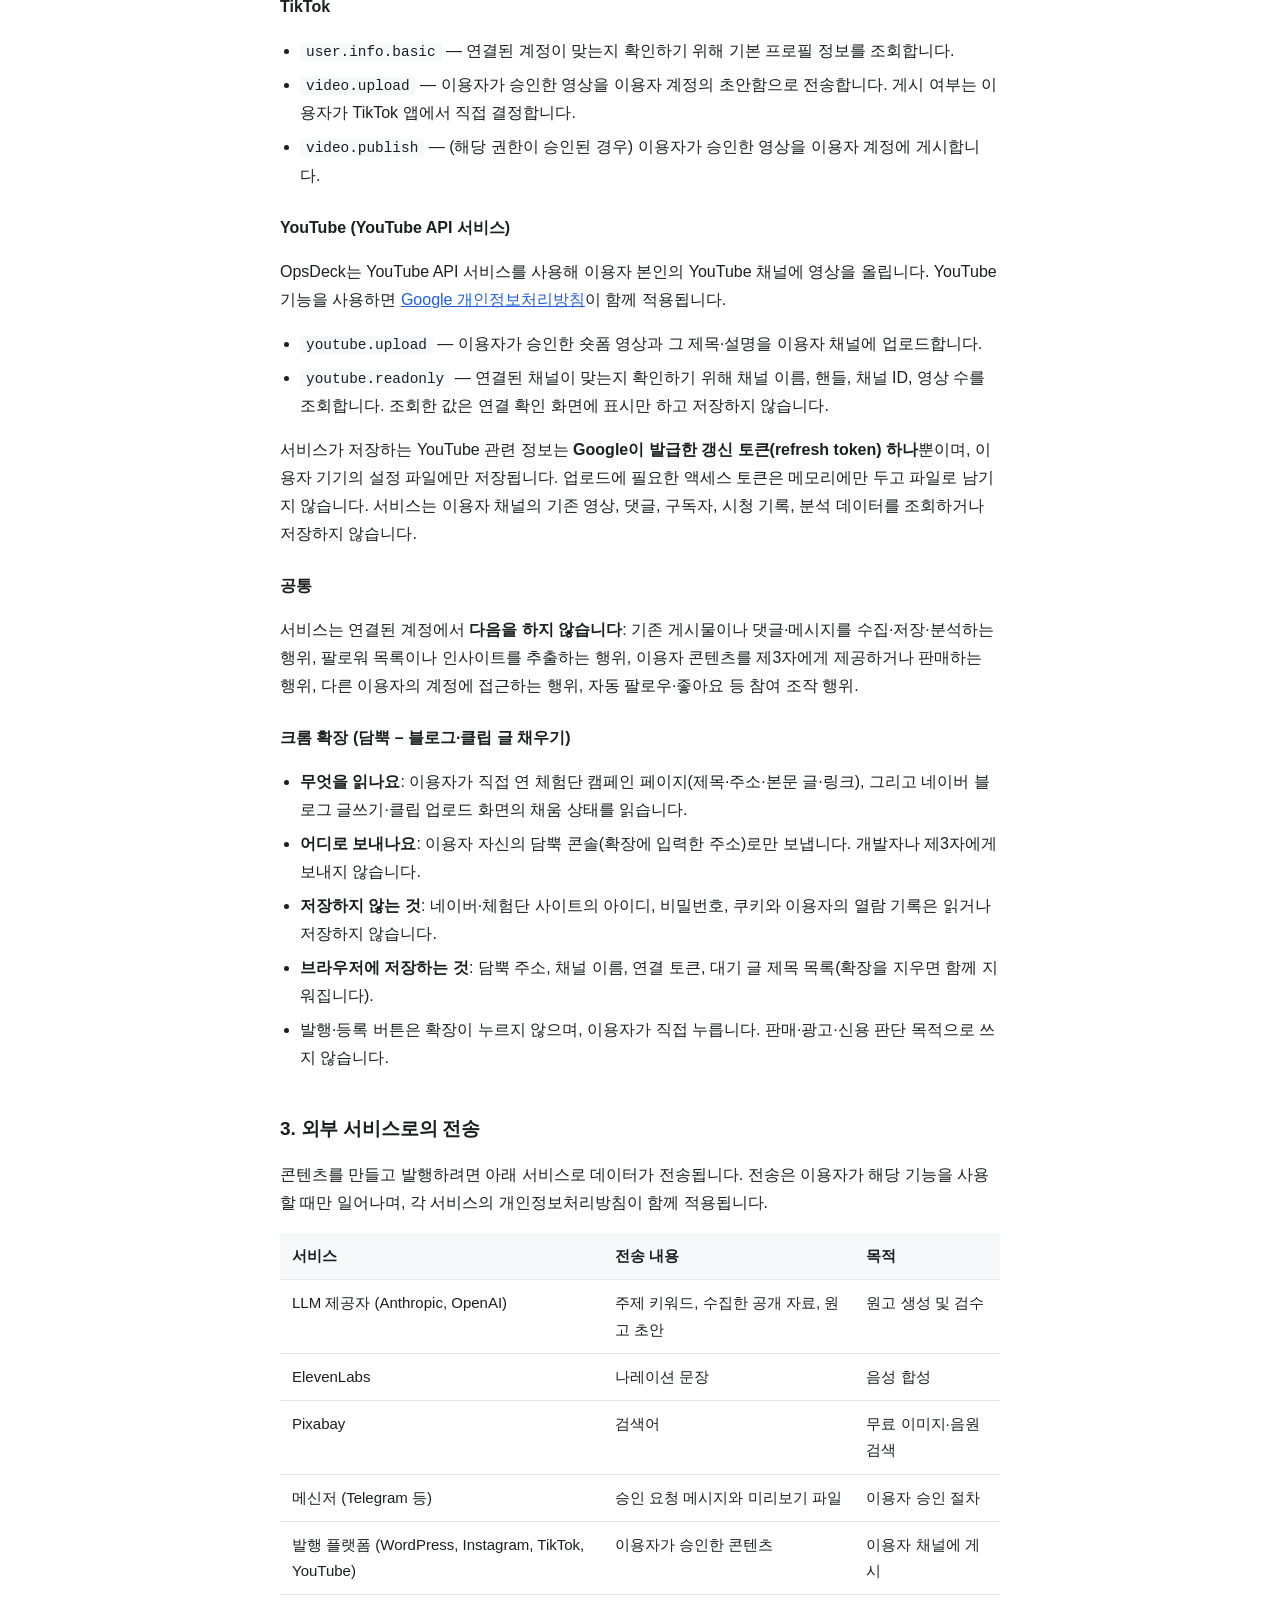
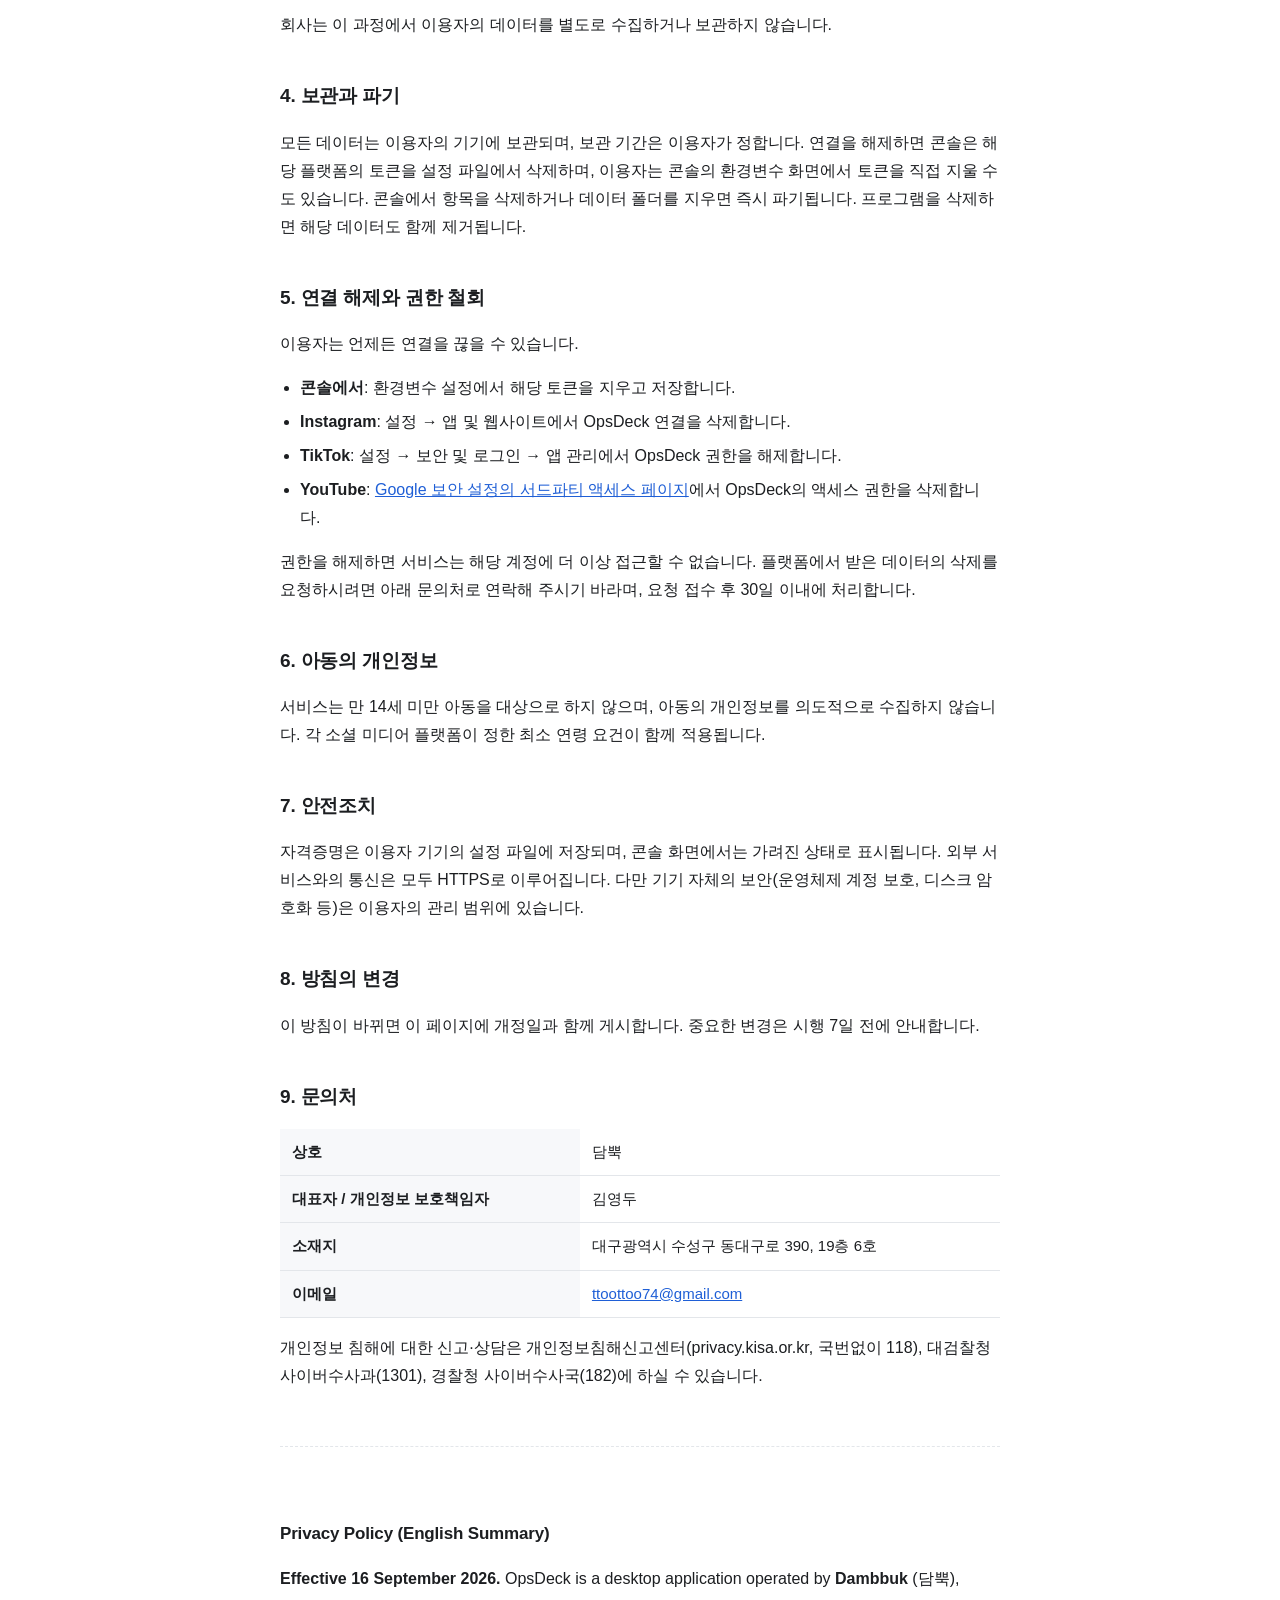
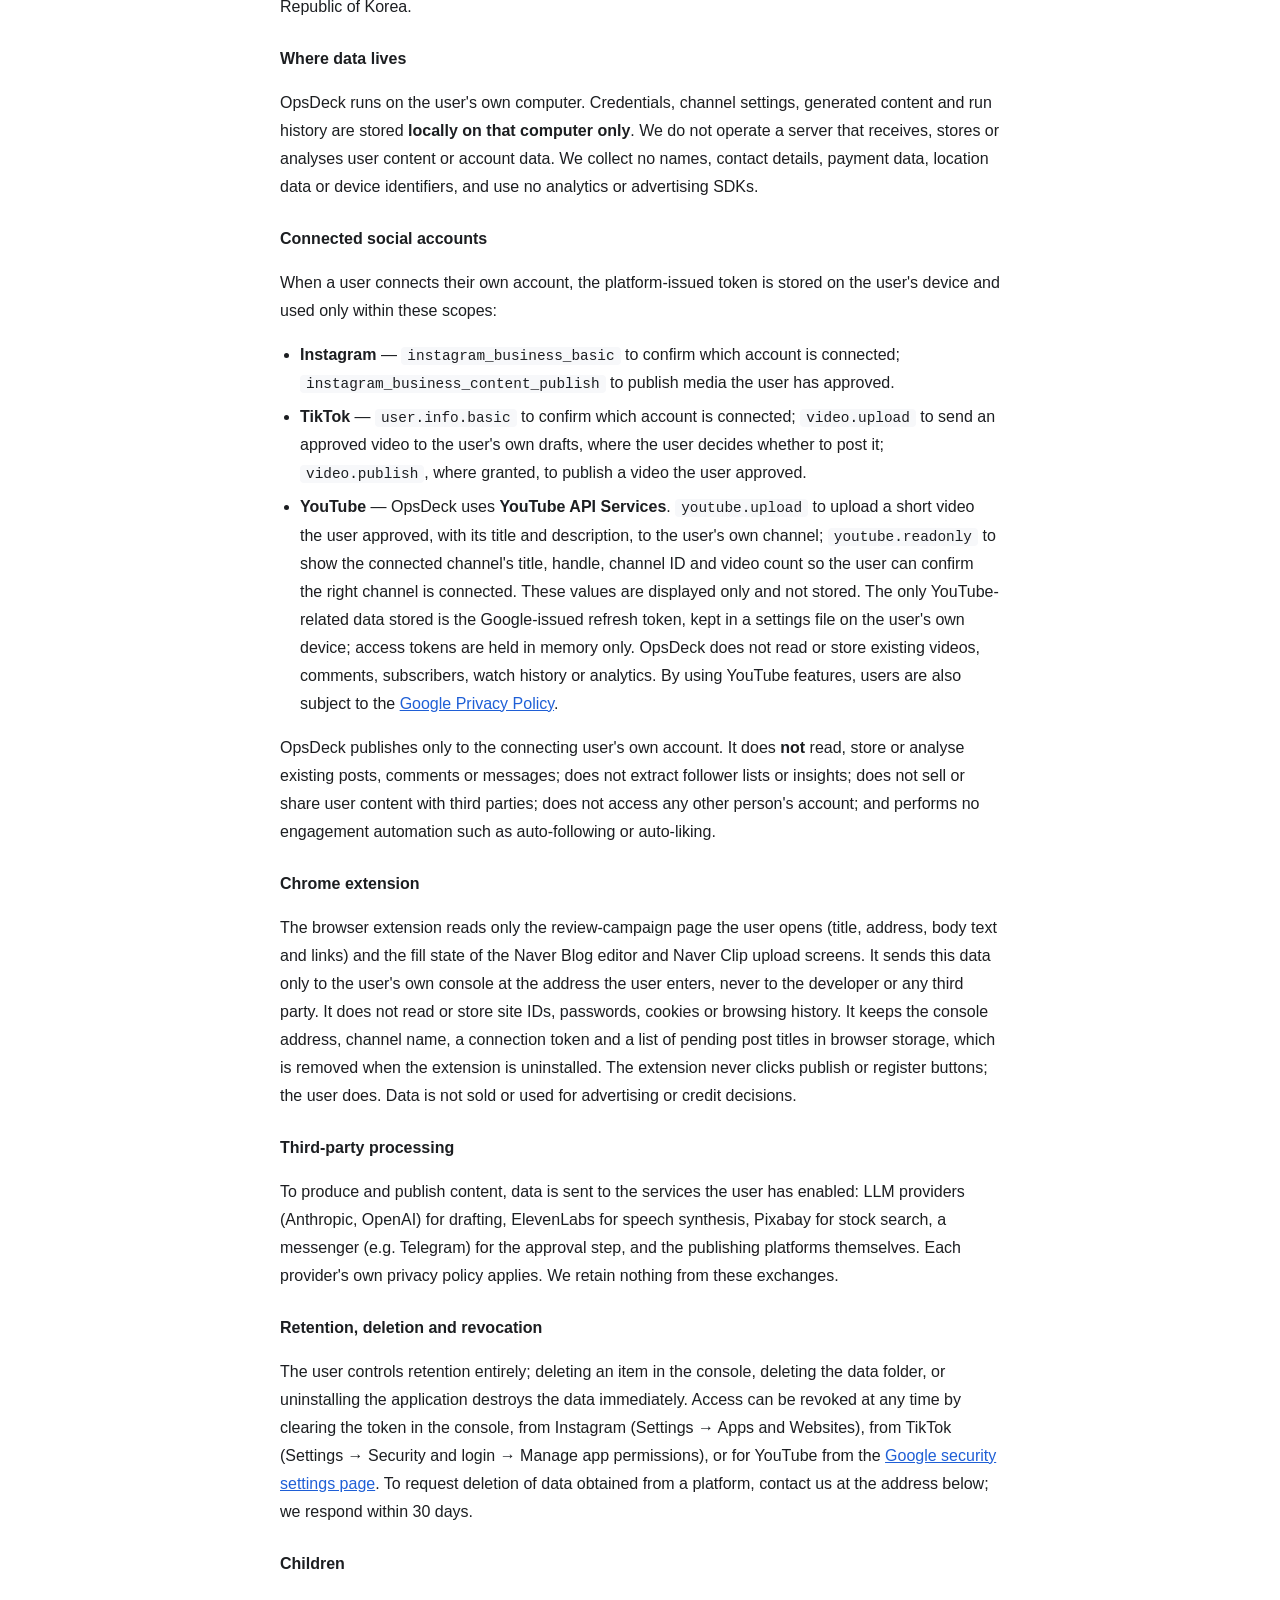
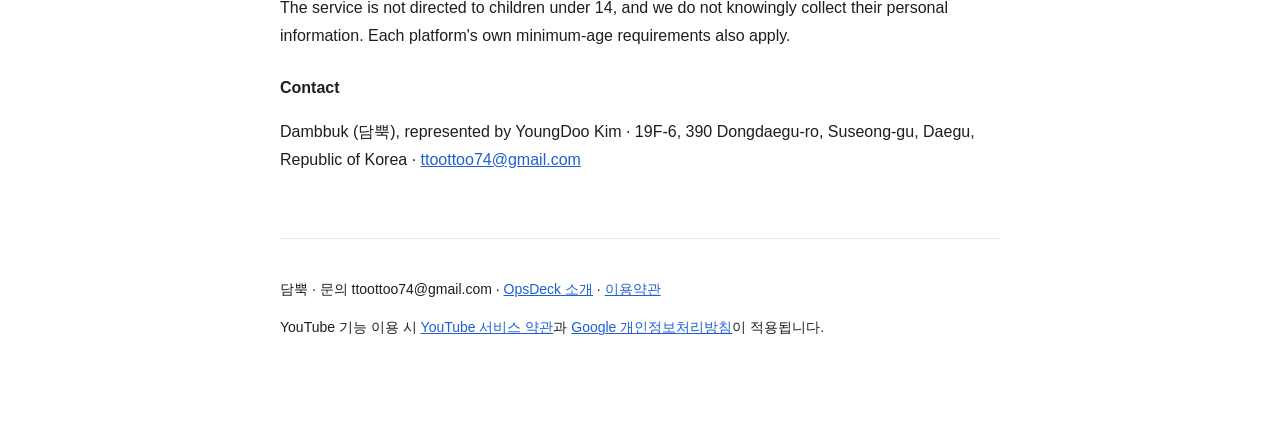
==== commit f15c3d91: "개인정보처리방침에 크롬 확장 절 추가(한국어·영문) Co-Authored-By: Claude Opus 5.5 <noreply@anthropic.com>" ====
--- a/privacy.html
+++ b/privacy.html
@@ -19,7 +19,7 @@
   </header>
 
   <h1>개인정보처리방침</h1>
-  <p class="meta">시행일: 2026년 9월 16일 · 최종 개정: 2026년 9월 17일 (YouTube 연동 추가)</p>
+  <p class="meta">시행일: 2026년 9월 16일 · 최종 개정: 2026년 10월 6일 (크롬 확장 추가)</p>
 
   <p>담뿍(이하 "회사")은 콘텐츠 운영 자동화 콘솔 <strong>OpsDeck</strong>(이하 "서비스")을 제공합니다.
   이 방침은 서비스가 어떤 정보를 다루고, 그 정보가 어디에 저장되며, 연결된 소셜 미디어 계정에 무엇을 하는지 설명합니다.</p>
@@ -80,6 +80,15 @@
   <p>서비스는 연결된 계정에서 <strong>다음을 하지 않습니다</strong>: 기존 게시물이나 댓글·메시지를 수집·저장·분석하는 행위,
   팔로워 목록이나 인사이트를 추출하는 행위, 이용자 콘텐츠를 제3자에게 제공하거나 판매하는 행위,
   다른 이용자의 계정에 접근하는 행위, 자동 팔로우·좋아요 등 참여 조작 행위.</p>
+
+  <h3>크롬 확장 (담뿍 – 블로그·클립 글 채우기)</h3>
+  <ul>
+    <li><strong>무엇을 읽나요</strong>: 이용자가 직접 연 체험단 캠페인 페이지(제목·주소·본문 글·링크), 그리고 네이버 블로그 글쓰기·클립 업로드 화면의 채움 상태를 읽습니다.</li>
+    <li><strong>어디로 보내나요</strong>: 이용자 자신의 담뿍 콘솔(확장에 입력한 주소)로만 보냅니다. 개발자나 제3자에게 보내지 않습니다.</li>
+    <li><strong>저장하지 않는 것</strong>: 네이버·체험단 사이트의 아이디, 비밀번호, 쿠키와 이용자의 열람 기록은 읽거나 저장하지 않습니다.</li>
+    <li><strong>브라우저에 저장하는 것</strong>: 담뿍 주소, 채널 이름, 연결 토큰, 대기 글 제목 목록(확장을 지우면 함께 지워집니다).</li>
+    <li>발행·등록 버튼은 확장이 누르지 않으며, 이용자가 직접 누릅니다. 판매·광고·신용 판단 목적으로 쓰지 않습니다.</li>
+  </ul>
 
   <h2>3. 외부 서비스로의 전송</h2>
   <p>콘텐츠를 만들고 발행하려면 아래 서비스로 데이터가 전송됩니다. 전송은 이용자가 해당 기능을 사용할 때만 일어나며,
@@ -168,6 +177,15 @@
     share user content with third parties; does not access any other person's account; and performs no
     engagement automation such as auto-following or auto-liking.</p>
 
+    <h3>Chrome extension</h3>
+    <p>The browser extension reads only the review-campaign page the user opens (title, address, body text and
+    links) and the fill state of the Naver Blog editor and Naver Clip upload screens. It sends this data only to the
+    user's own console at the address the user enters, never to the developer or any third party. It does not read
+    or store site IDs, passwords, cookies or browsing history. It keeps the console address, channel name, a
+    connection token and a list of pending post titles in browser storage, which is removed when the extension is
+    uninstalled. The extension never clicks publish or register buttons; the user does. Data is not sold or used for
+    advertising or credit decisions.</p>
+
     <h3>Third-party processing</h3>
     <p>To produce and publish content, data is sent to the services the user has enabled: LLM providers
     (Anthropic, OpenAI) for drafting, ElevenLabs for speech synthesis, Pixabay for stock search, a messenger
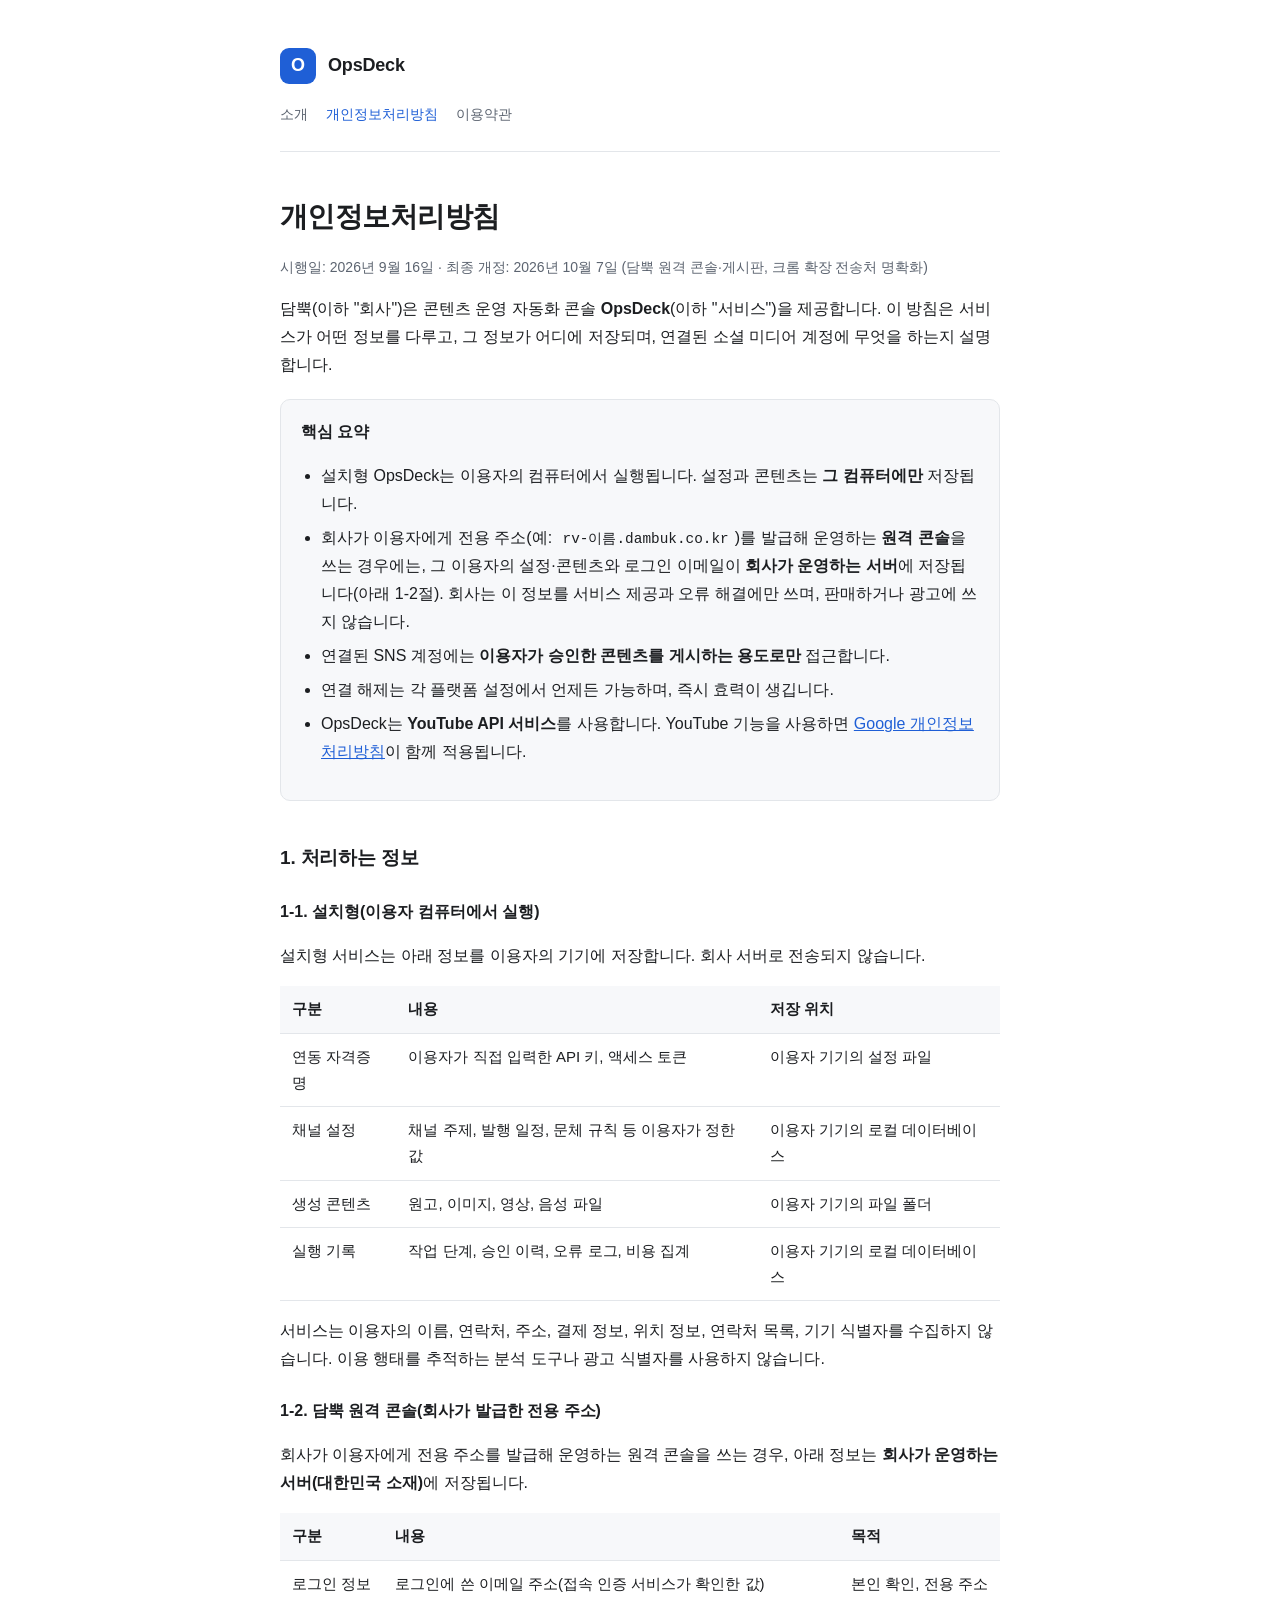
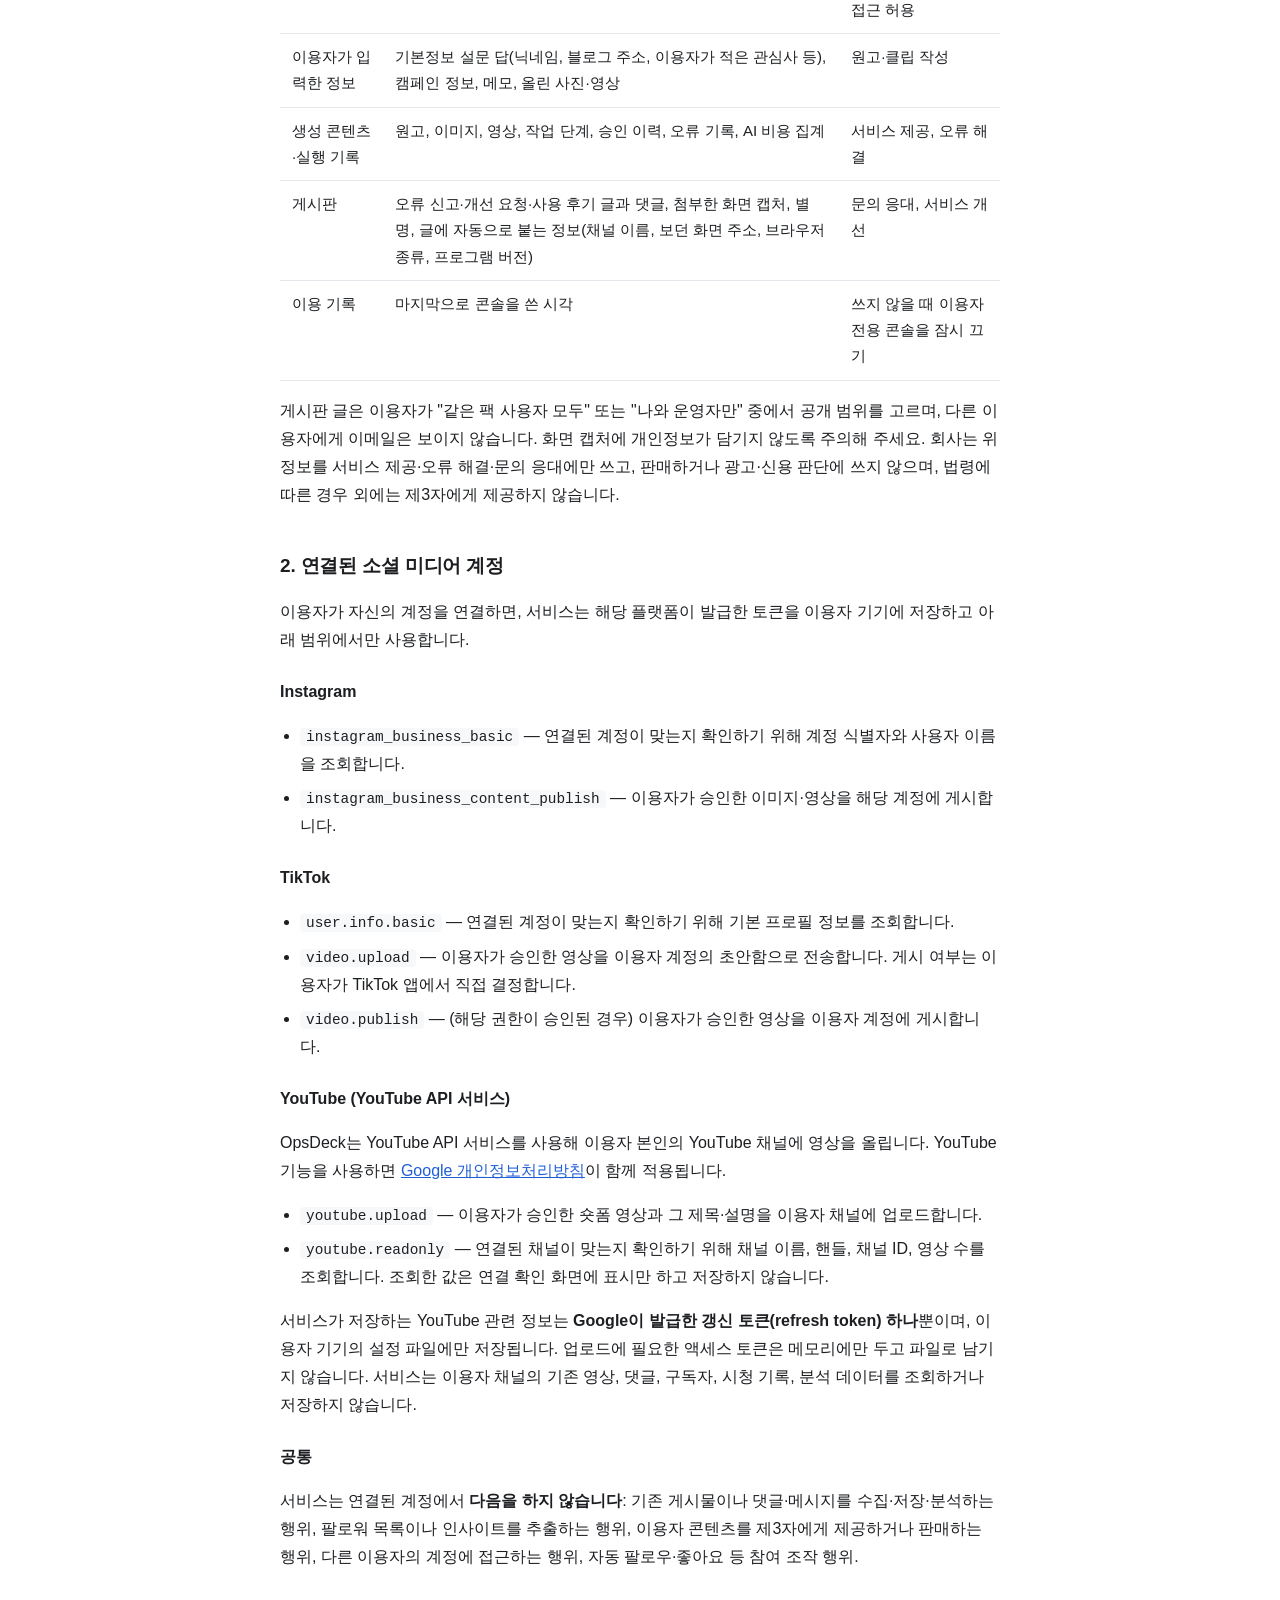
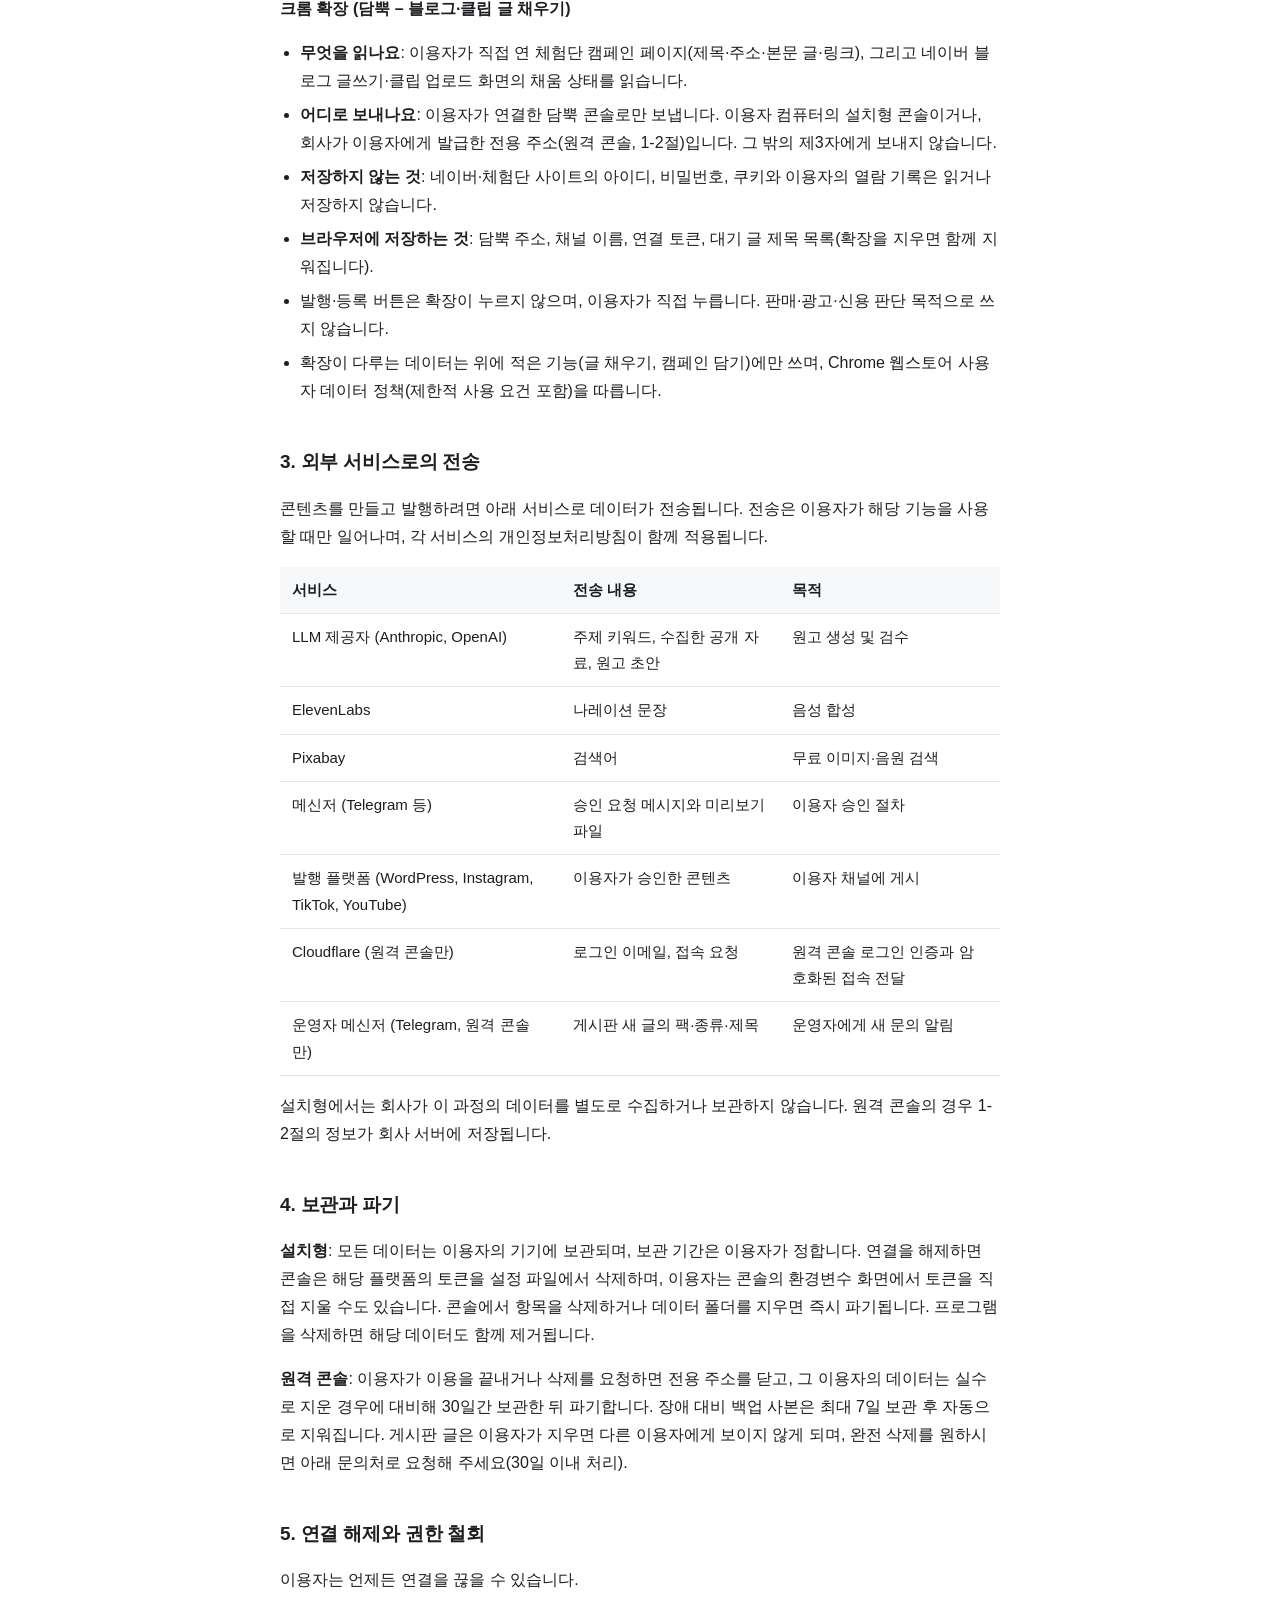
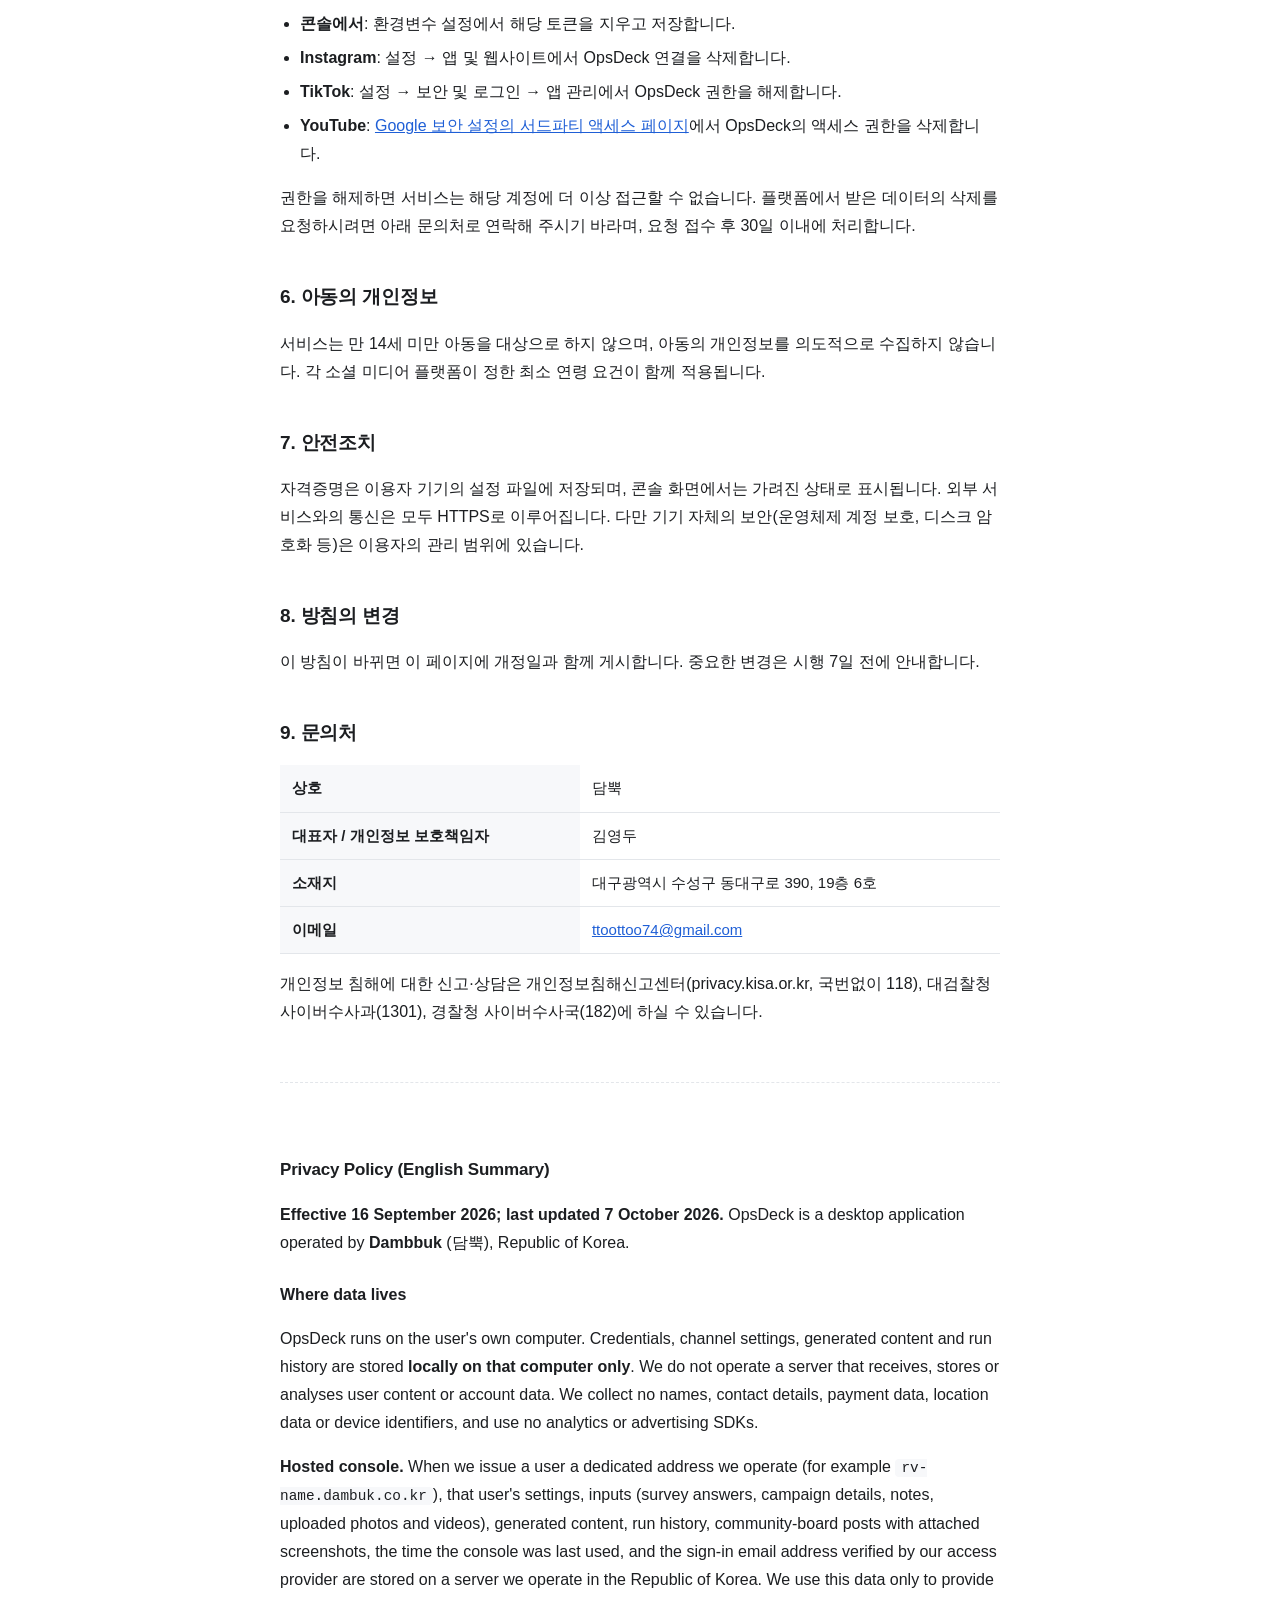
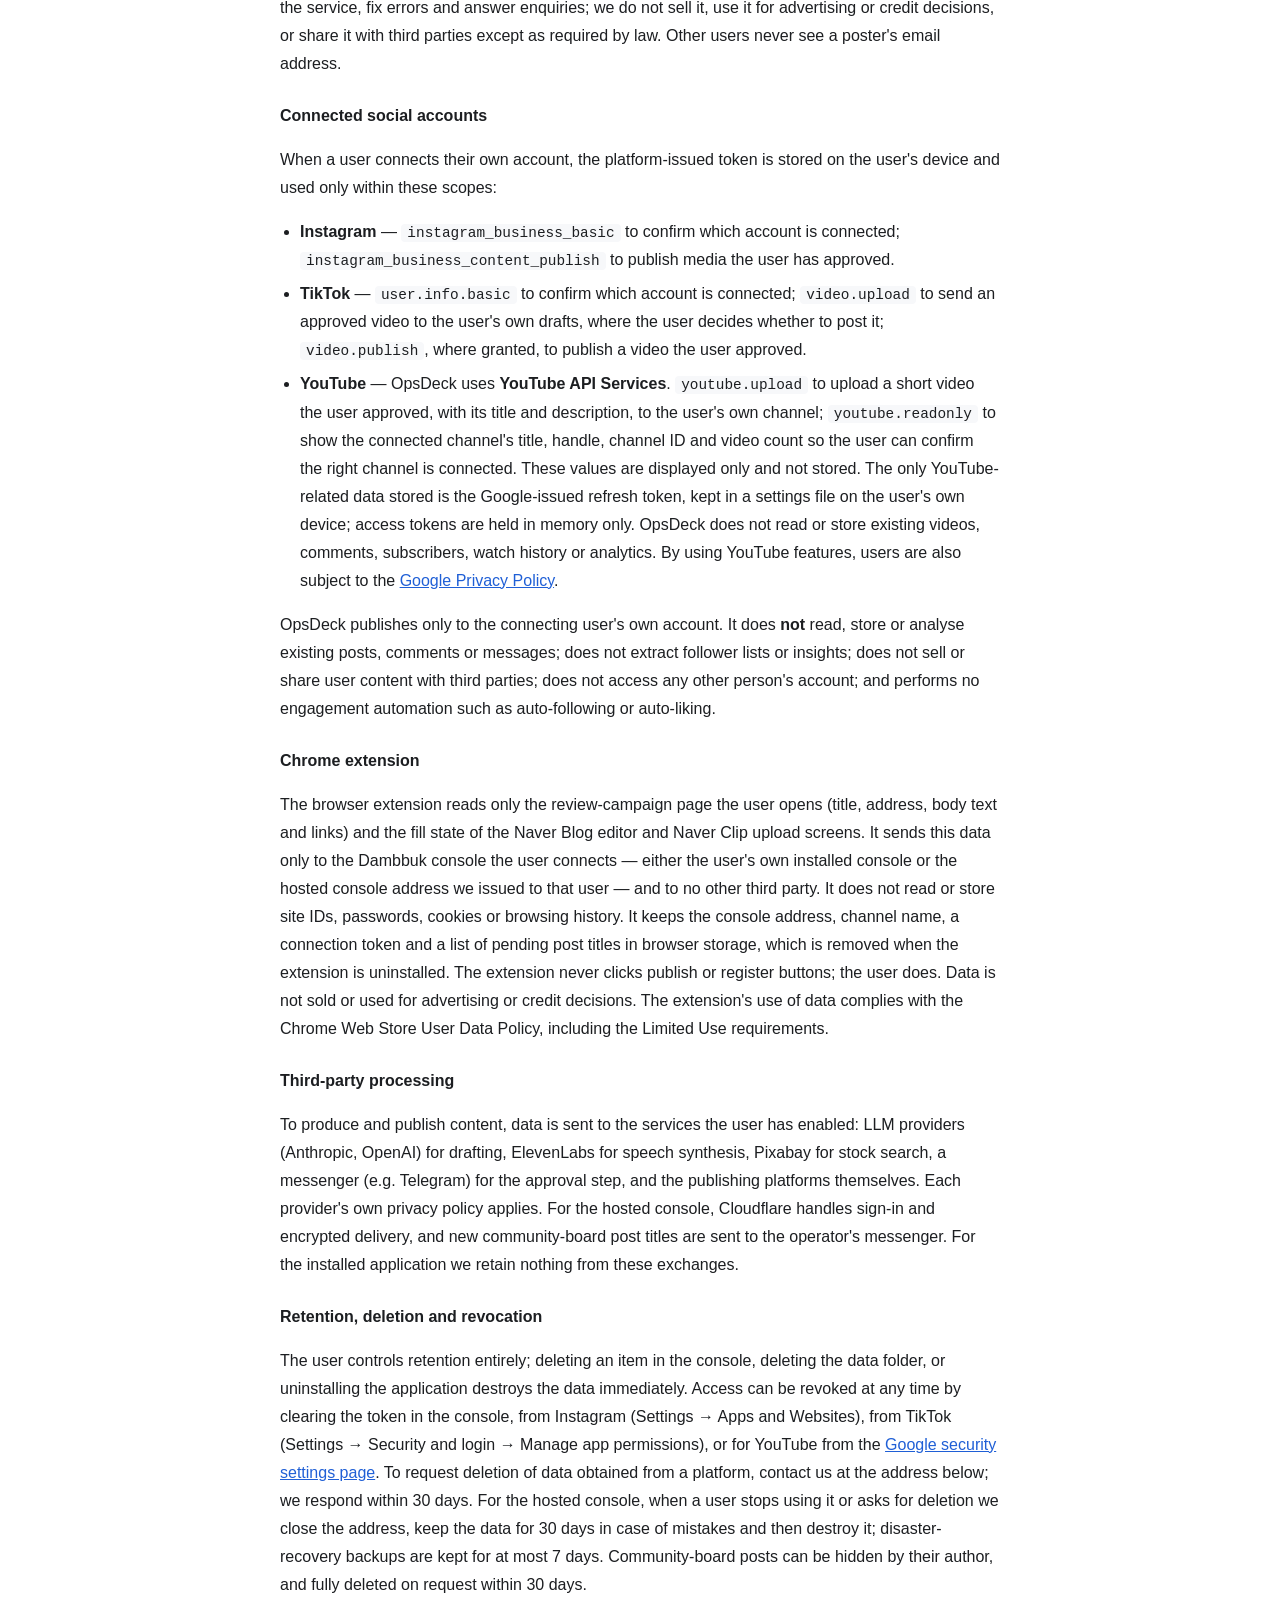
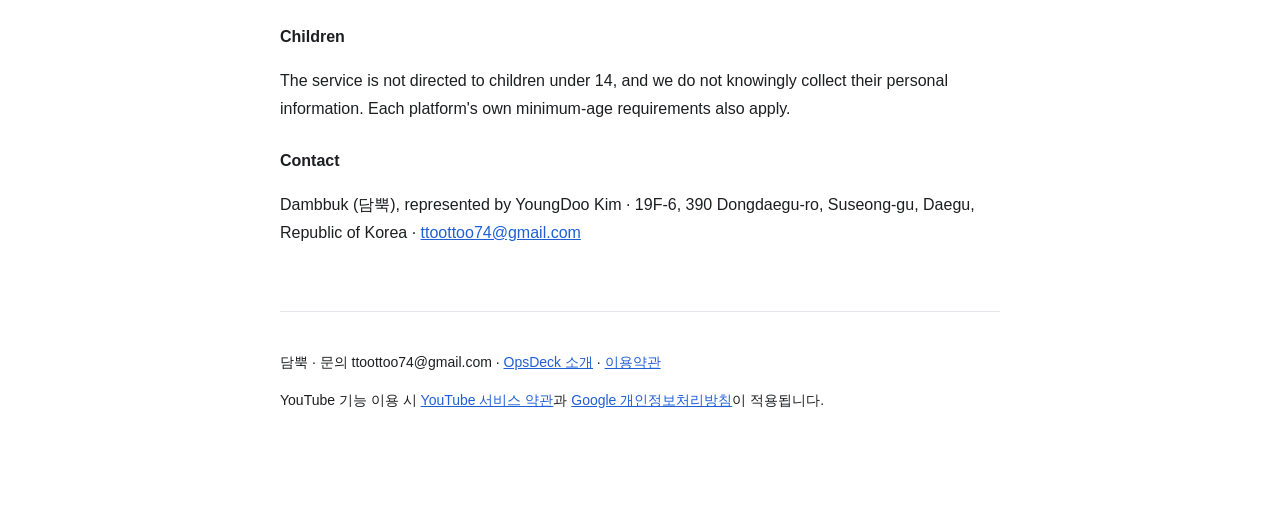
==== commit d3308bc2: "개인정보처리방침: 담뿍 원격 콘솔(전용 주소)·게시판 정보, 확장 전송처 명확화, Cloudflare·운영자 알림, 원격 콘솔 보관·파기, 웹스토어 제한적 사용 Co-Authore" ====
--- a/privacy.html
+++ b/privacy.html
@@ -19,7 +19,7 @@
   </header>
 
   <h1>개인정보처리방침</h1>
-  <p class="meta">시행일: 2026년 9월 16일 · 최종 개정: 2026년 10월 6일 (크롬 확장 추가)</p>
+  <p class="meta">시행일: 2026년 9월 16일 · 최종 개정: 2026년 10월 7일 (담뿍 원격 콘솔·게시판, 크롬 확장 전송처 명확화)</p>
 
   <p>담뿍(이하 "회사")은 콘텐츠 운영 자동화 콘솔 <strong>OpsDeck</strong>(이하 "서비스")을 제공합니다.
   이 방침은 서비스가 어떤 정보를 다루고, 그 정보가 어디에 저장되며, 연결된 소셜 미디어 계정에 무엇을 하는지 설명합니다.</p>
@@ -27,8 +27,10 @@
   <div class="box">
     <p><strong>핵심 요약</strong></p>
     <ul>
-      <li>OpsDeck는 이용자의 컴퓨터에서 실행되는 설치형 프로그램입니다. 설정과 콘텐츠는 <strong>그 컴퓨터에만</strong> 저장됩니다.</li>
-      <li>회사는 이용자의 콘텐츠나 계정 정보를 수집하는 서버를 운영하지 않습니다.</li>
+      <li>설치형 OpsDeck는 이용자의 컴퓨터에서 실행됩니다. 설정과 콘텐츠는 <strong>그 컴퓨터에만</strong> 저장됩니다.</li>
+      <li>회사가 이용자에게 전용 주소(예: <code>rv-이름.dambuk.co.kr</code>)를 발급해 운영하는 <strong>원격 콘솔</strong>을 쓰는 경우에는,
+      그 이용자의 설정·콘텐츠와 로그인 이메일이 <strong>회사가 운영하는 서버</strong>에 저장됩니다(아래 1-2절).
+      회사는 이 정보를 서비스 제공과 오류 해결에만 쓰며, 판매하거나 광고에 쓰지 않습니다.</li>
       <li>연결된 SNS 계정에는 <strong>이용자가 승인한 콘텐츠를 게시하는 용도로만</strong> 접근합니다.</li>
       <li>연결 해제는 각 플랫폼 설정에서 언제든 가능하며, 즉시 효력이 생깁니다.</li>
       <li>OpsDeck는 <strong>YouTube API 서비스</strong>를 사용합니다. YouTube 기능을 사용하면
@@ -37,7 +39,8 @@
   </div>
 
   <h2>1. 처리하는 정보</h2>
-  <p>서비스는 아래 정보를 이용자의 기기에 저장합니다. 회사 서버로 전송되지 않습니다.</p>
+  <h3>1-1. 설치형(이용자 컴퓨터에서 실행)</h3>
+  <p>설치형 서비스는 아래 정보를 이용자의 기기에 저장합니다. 회사 서버로 전송되지 않습니다.</p>
   <table>
     <tr><th>구분</th><th>내용</th><th>저장 위치</th></tr>
     <tr><td>연동 자격증명</td><td>이용자가 직접 입력한 API 키, 액세스 토큰</td><td>이용자 기기의 설정 파일</td></tr>
@@ -48,6 +51,20 @@
   <p>서비스는 이용자의 이름, 연락처, 주소, 결제 정보, 위치 정보, 연락처 목록, 기기 식별자를 수집하지 않습니다.
   이용 행태를 추적하는 분석 도구나 광고 식별자를 사용하지 않습니다.</p>
 
+  <h3>1-2. 담뿍 원격 콘솔(회사가 발급한 전용 주소)</h3>
+  <p>회사가 이용자에게 전용 주소를 발급해 운영하는 원격 콘솔을 쓰는 경우, 아래 정보는 <strong>회사가 운영하는 서버(대한민국 소재)</strong>에 저장됩니다.</p>
+  <table>
+    <tr><th>구분</th><th>내용</th><th>목적</th></tr>
+    <tr><td>로그인 정보</td><td>로그인에 쓴 이메일 주소(접속 인증 서비스가 확인한 값)</td><td>본인 확인, 전용 주소 접근 허용</td></tr>
+    <tr><td>이용자가 입력한 정보</td><td>기본정보 설문 답(닉네임, 블로그 주소, 이용자가 적은 관심사 등), 캠페인 정보, 메모, 올린 사진·영상</td><td>원고·클립 작성</td></tr>
+    <tr><td>생성 콘텐츠·실행 기록</td><td>원고, 이미지, 영상, 작업 단계, 승인 이력, 오류 기록, AI 비용 집계</td><td>서비스 제공, 오류 해결</td></tr>
+    <tr><td>게시판</td><td>오류 신고·개선 요청·사용 후기 글과 댓글, 첨부한 화면 캡처, 별명, 글에 자동으로 붙는 정보(채널 이름, 보던 화면 주소, 브라우저 종류, 프로그램 버전)</td><td>문의 응대, 서비스 개선</td></tr>
+    <tr><td>이용 기록</td><td>마지막으로 콘솔을 쓴 시각</td><td>쓰지 않을 때 이용자 전용 콘솔을 잠시 끄기</td></tr>
+  </table>
+  <p>게시판 글은 이용자가 "같은 팩 사용자 모두" 또는 "나와 운영자만" 중에서 공개 범위를 고르며, 다른 이용자에게 이메일은 보이지 않습니다.
+  화면 캡처에 개인정보가 담기지 않도록 주의해 주세요. 회사는 위 정보를 서비스 제공·오류 해결·문의 응대에만 쓰고,
+  판매하거나 광고·신용 판단에 쓰지 않으며, 법령에 따른 경우 외에는 제3자에게 제공하지 않습니다.</p>
+
   <h2>2. 연결된 소셜 미디어 계정</h2>
   <p>이용자가 자신의 계정을 연결하면, 서비스는 해당 플랫폼이 발급한 토큰을 이용자 기기에 저장하고 아래 범위에서만 사용합니다.</p>
 
@@ -84,10 +101,11 @@
   <h3>크롬 확장 (담뿍 – 블로그·클립 글 채우기)</h3>
   <ul>
     <li><strong>무엇을 읽나요</strong>: 이용자가 직접 연 체험단 캠페인 페이지(제목·주소·본문 글·링크), 그리고 네이버 블로그 글쓰기·클립 업로드 화면의 채움 상태를 읽습니다.</li>
-    <li><strong>어디로 보내나요</strong>: 이용자 자신의 담뿍 콘솔(확장에 입력한 주소)로만 보냅니다. 개발자나 제3자에게 보내지 않습니다.</li>
+    <li><strong>어디로 보내나요</strong>: 이용자가 연결한 담뿍 콘솔로만 보냅니다. 이용자 컴퓨터의 설치형 콘솔이거나, 회사가 이용자에게 발급한 전용 주소(원격 콘솔, 1-2절)입니다. 그 밖의 제3자에게 보내지 않습니다.</li>
     <li><strong>저장하지 않는 것</strong>: 네이버·체험단 사이트의 아이디, 비밀번호, 쿠키와 이용자의 열람 기록은 읽거나 저장하지 않습니다.</li>
     <li><strong>브라우저에 저장하는 것</strong>: 담뿍 주소, 채널 이름, 연결 토큰, 대기 글 제목 목록(확장을 지우면 함께 지워집니다).</li>
     <li>발행·등록 버튼은 확장이 누르지 않으며, 이용자가 직접 누릅니다. 판매·광고·신용 판단 목적으로 쓰지 않습니다.</li>
+    <li>확장이 다루는 데이터는 위에 적은 기능(글 채우기, 캠페인 담기)에만 쓰며, Chrome 웹스토어 사용자 데이터 정책(제한적 사용 요건 포함)을 따릅니다.</li>
   </ul>
 
   <h2>3. 외부 서비스로의 전송</h2>
@@ -100,14 +118,19 @@
     <tr><td>Pixabay</td><td>검색어</td><td>무료 이미지·음원 검색</td></tr>
     <tr><td>메신저 (Telegram 등)</td><td>승인 요청 메시지와 미리보기 파일</td><td>이용자 승인 절차</td></tr>
     <tr><td>발행 플랫폼 (WordPress, Instagram, TikTok, YouTube)</td><td>이용자가 승인한 콘텐츠</td><td>이용자 채널에 게시</td></tr>
-  </table>
-  <p>회사는 이 과정에서 이용자의 데이터를 별도로 수집하거나 보관하지 않습니다.</p>
+    <tr><td>Cloudflare (원격 콘솔만)</td><td>로그인 이메일, 접속 요청</td><td>원격 콘솔 로그인 인증과 암호화된 접속 전달</td></tr>
+    <tr><td>운영자 메신저 (Telegram, 원격 콘솔만)</td><td>게시판 새 글의 팩·종류·제목</td><td>운영자에게 새 문의 알림</td></tr>
+  </table>
+  <p>설치형에서는 회사가 이 과정의 데이터를 별도로 수집하거나 보관하지 않습니다. 원격 콘솔의 경우 1-2절의 정보가 회사 서버에 저장됩니다.</p>
 
   <h2>4. 보관과 파기</h2>
-  <p>모든 데이터는 이용자의 기기에 보관되며, 보관 기간은 이용자가 정합니다.
+  <p><strong>설치형</strong>: 모든 데이터는 이용자의 기기에 보관되며, 보관 기간은 이용자가 정합니다.
   연결을 해제하면 콘솔은 해당 플랫폼의 토큰을 설정 파일에서 삭제하며, 이용자는 콘솔의 환경변수 화면에서 토큰을 직접 지울 수도 있습니다.
   콘솔에서 항목을 삭제하거나 데이터 폴더를 지우면 즉시 파기됩니다.
   프로그램을 삭제하면 해당 데이터도 함께 제거됩니다.</p>
+  <p><strong>원격 콘솔</strong>: 이용자가 이용을 끝내거나 삭제를 요청하면 전용 주소를 닫고, 그 이용자의 데이터는 실수로 지운 경우에 대비해
+  30일간 보관한 뒤 파기합니다. 장애 대비 백업 사본은 최대 7일 보관 후 자동으로 지워집니다.
+  게시판 글은 이용자가 지우면 다른 이용자에게 보이지 않게 되며, 완전 삭제를 원하시면 아래 문의처로 요청해 주세요(30일 이내 처리).</p>
 
   <h2>5. 연결 해제와 권한 철회</h2>
   <p>이용자는 언제든 연결을 끊을 수 있습니다.</p>
@@ -145,7 +168,7 @@
 
   <div class="en">
     <h2>Privacy Policy (English Summary)</h2>
-    <p><strong>Effective 16 September 2026.</strong> OpsDeck is a desktop application operated by
+    <p><strong>Effective 16 September 2026; last updated 7 October 2026.</strong> OpsDeck is a desktop application operated by
     <strong>Dambbuk</strong> (담뿍), Republic of Korea.</p>
 
     <h3>Where data lives</h3>
@@ -153,6 +176,13 @@
     history are stored <strong>locally on that computer only</strong>. We do not operate a server that
     receives, stores or analyses user content or account data. We collect no names, contact details,
     payment data, location data or device identifiers, and use no analytics or advertising SDKs.</p>
+    <p><strong>Hosted console.</strong> When we issue a user a dedicated address we operate (for example
+    <code>rv-name.dambuk.co.kr</code>), that user's settings, inputs (survey answers, campaign details, notes, uploaded
+    photos and videos), generated content, run history, community-board posts with attached screenshots, the time the
+    console was last used, and the sign-in email address verified by our access provider are stored on a server we
+    operate in the Republic of Korea. We use this data only to provide the service, fix errors and answer enquiries; we
+    do not sell it, use it for advertising or credit decisions, or share it with third parties except as required by law.
+    Other users never see a poster's email address.</p>
 
     <h3>Connected social accounts</h3>
     <p>When a user connects their own account, the platform-issued token is stored on the user's device and
@@ -180,17 +210,21 @@
     <h3>Chrome extension</h3>
     <p>The browser extension reads only the review-campaign page the user opens (title, address, body text and
     links) and the fill state of the Naver Blog editor and Naver Clip upload screens. It sends this data only to the
-    user's own console at the address the user enters, never to the developer or any third party. It does not read
+    Dambbuk console the user connects — either the user's own installed console or the hosted console address we issued
+    to that user — and to no other third party. It does not read
     or store site IDs, passwords, cookies or browsing history. It keeps the console address, channel name, a
     connection token and a list of pending post titles in browser storage, which is removed when the extension is
     uninstalled. The extension never clicks publish or register buttons; the user does. Data is not sold or used for
-    advertising or credit decisions.</p>
+    advertising or credit decisions. The extension's use of data complies with the Chrome Web Store User Data Policy,
+    including the Limited Use requirements.</p>
 
     <h3>Third-party processing</h3>
     <p>To produce and publish content, data is sent to the services the user has enabled: LLM providers
     (Anthropic, OpenAI) for drafting, ElevenLabs for speech synthesis, Pixabay for stock search, a messenger
     (e.g. Telegram) for the approval step, and the publishing platforms themselves. Each provider's own
-    privacy policy applies. We retain nothing from these exchanges.</p>
+    privacy policy applies. For the hosted console, Cloudflare handles sign-in and encrypted delivery, and new
+    community-board post titles are sent to the operator's messenger. For the installed application we retain nothing
+    from these exchanges.</p>
 
     <h3>Retention, deletion and revocation</h3>
     <p>The user controls retention entirely; deleting an item in the console, deleting the data folder, or
@@ -198,7 +232,10 @@
     the token in the console, from Instagram (Settings → Apps and Websites), from TikTok (Settings → Security
     and login → Manage app permissions), or for YouTube from the
     <a href="https://security.google.com/settings/security/permissions">Google security settings page</a>. To request deletion of data obtained from a platform, contact us at
-    the address below; we respond within 30 days.</p>
+    the address below; we respond within 30 days. For the hosted console, when a user stops using it or asks for
+    deletion we close the address, keep the data for 30 days in case of mistakes and then destroy it; disaster-recovery
+    backups are kept for at most 7 days. Community-board posts can be hidden by their author, and fully deleted on
+    request within 30 days.</p>
 
     <h3>Children</h3>
     <p>The service is not directed to children under 14, and we do not knowingly collect their personal
